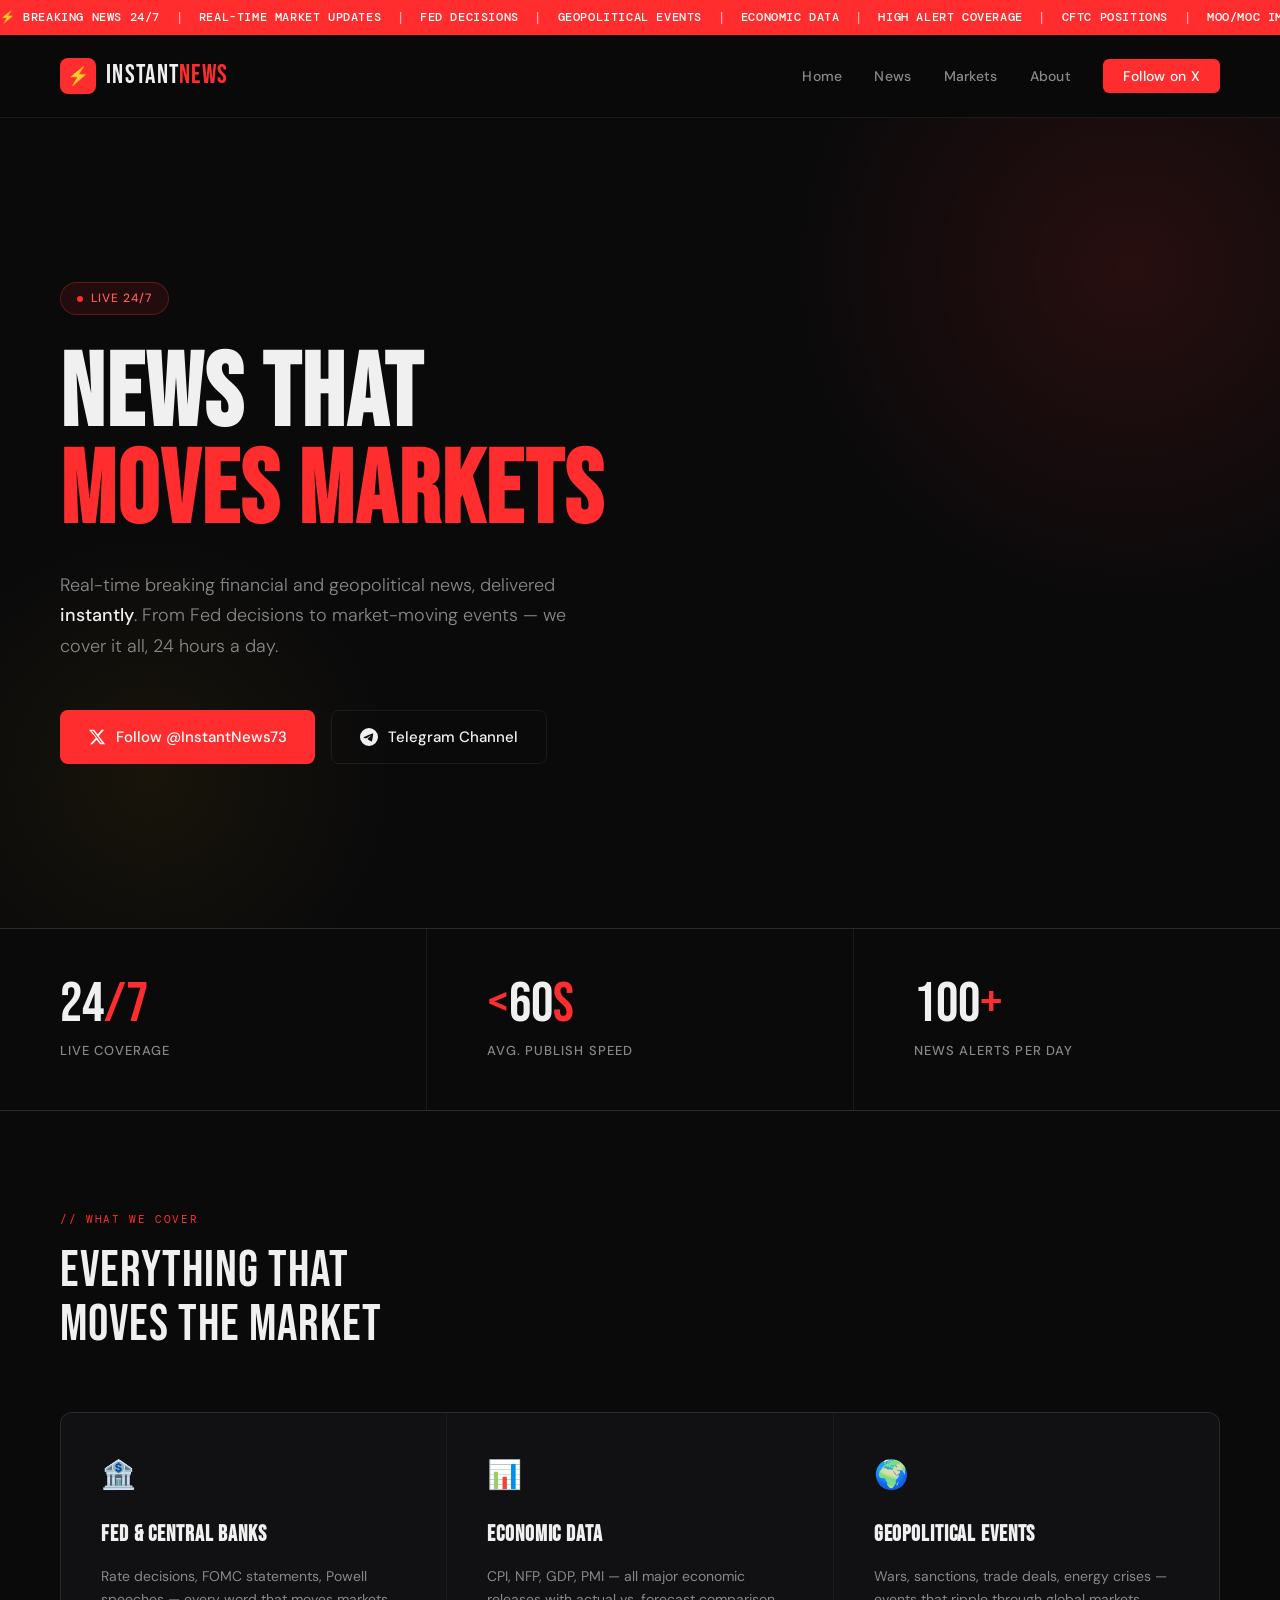
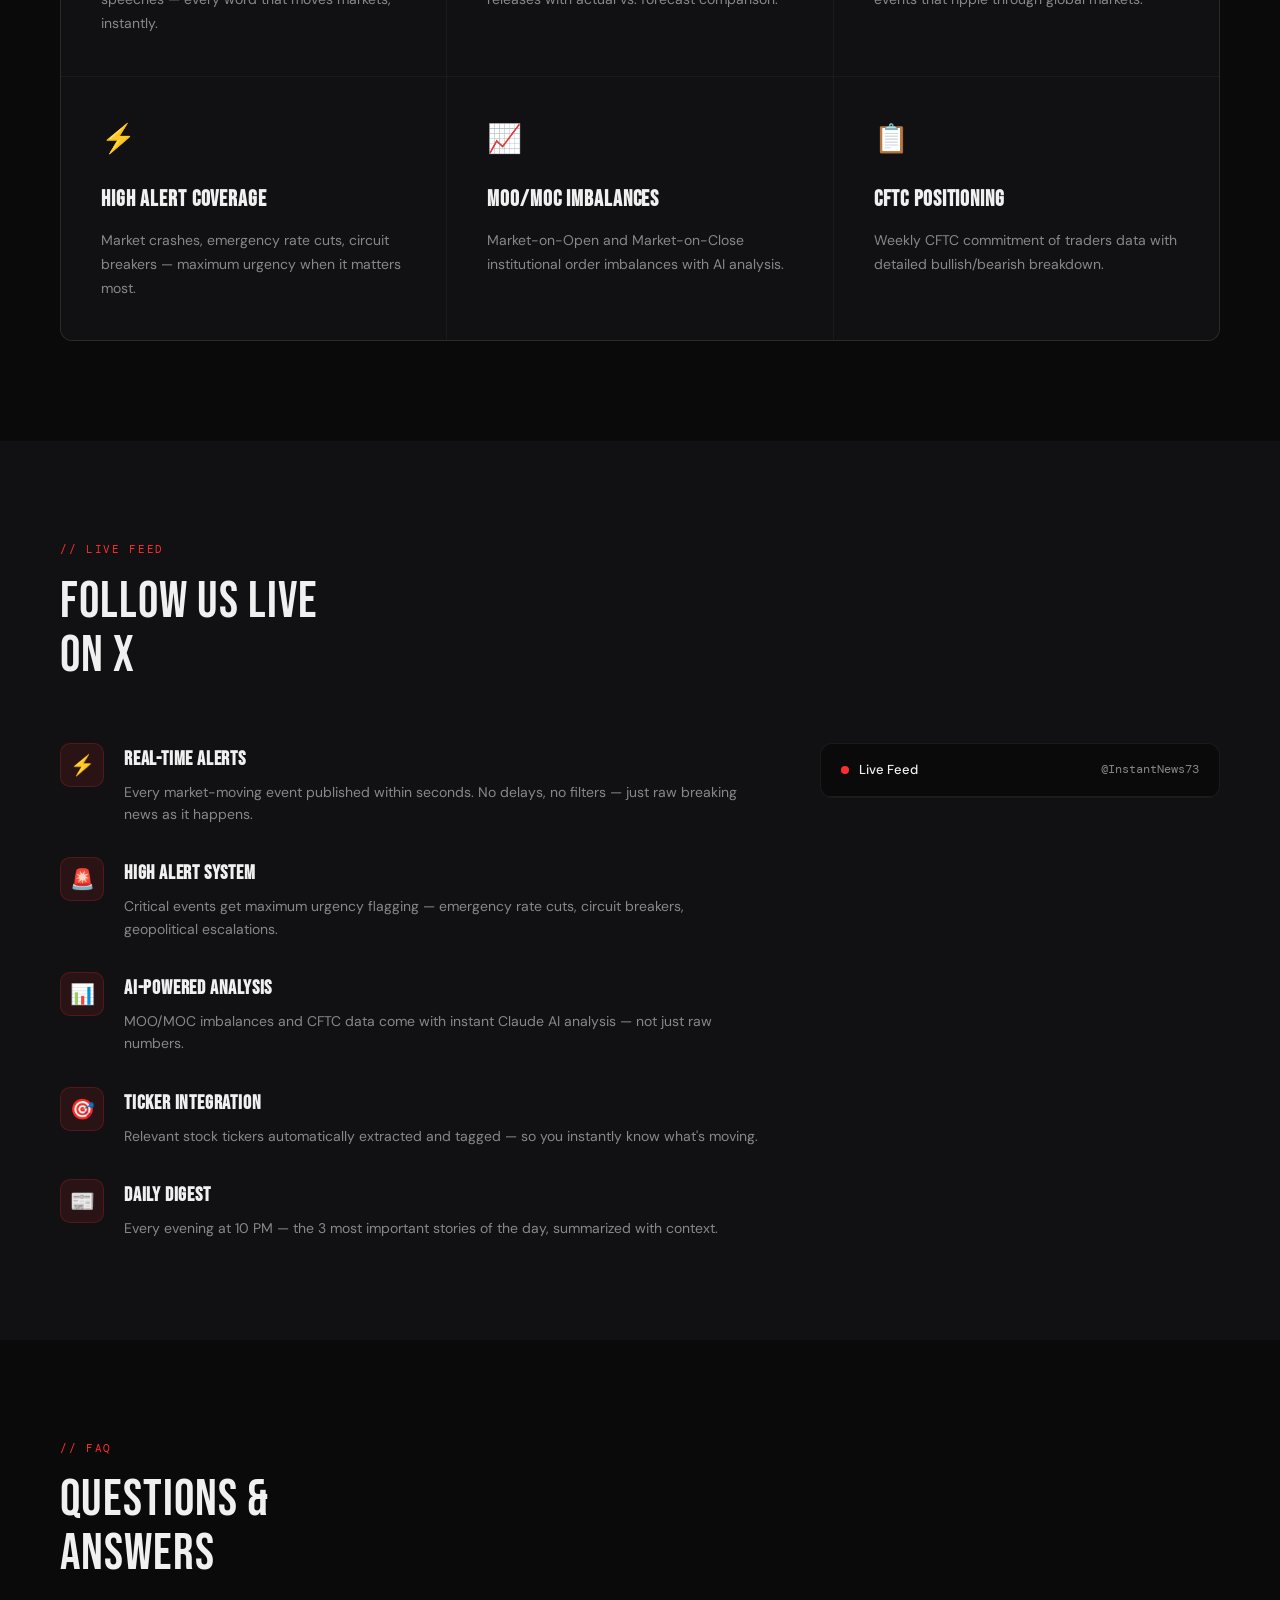
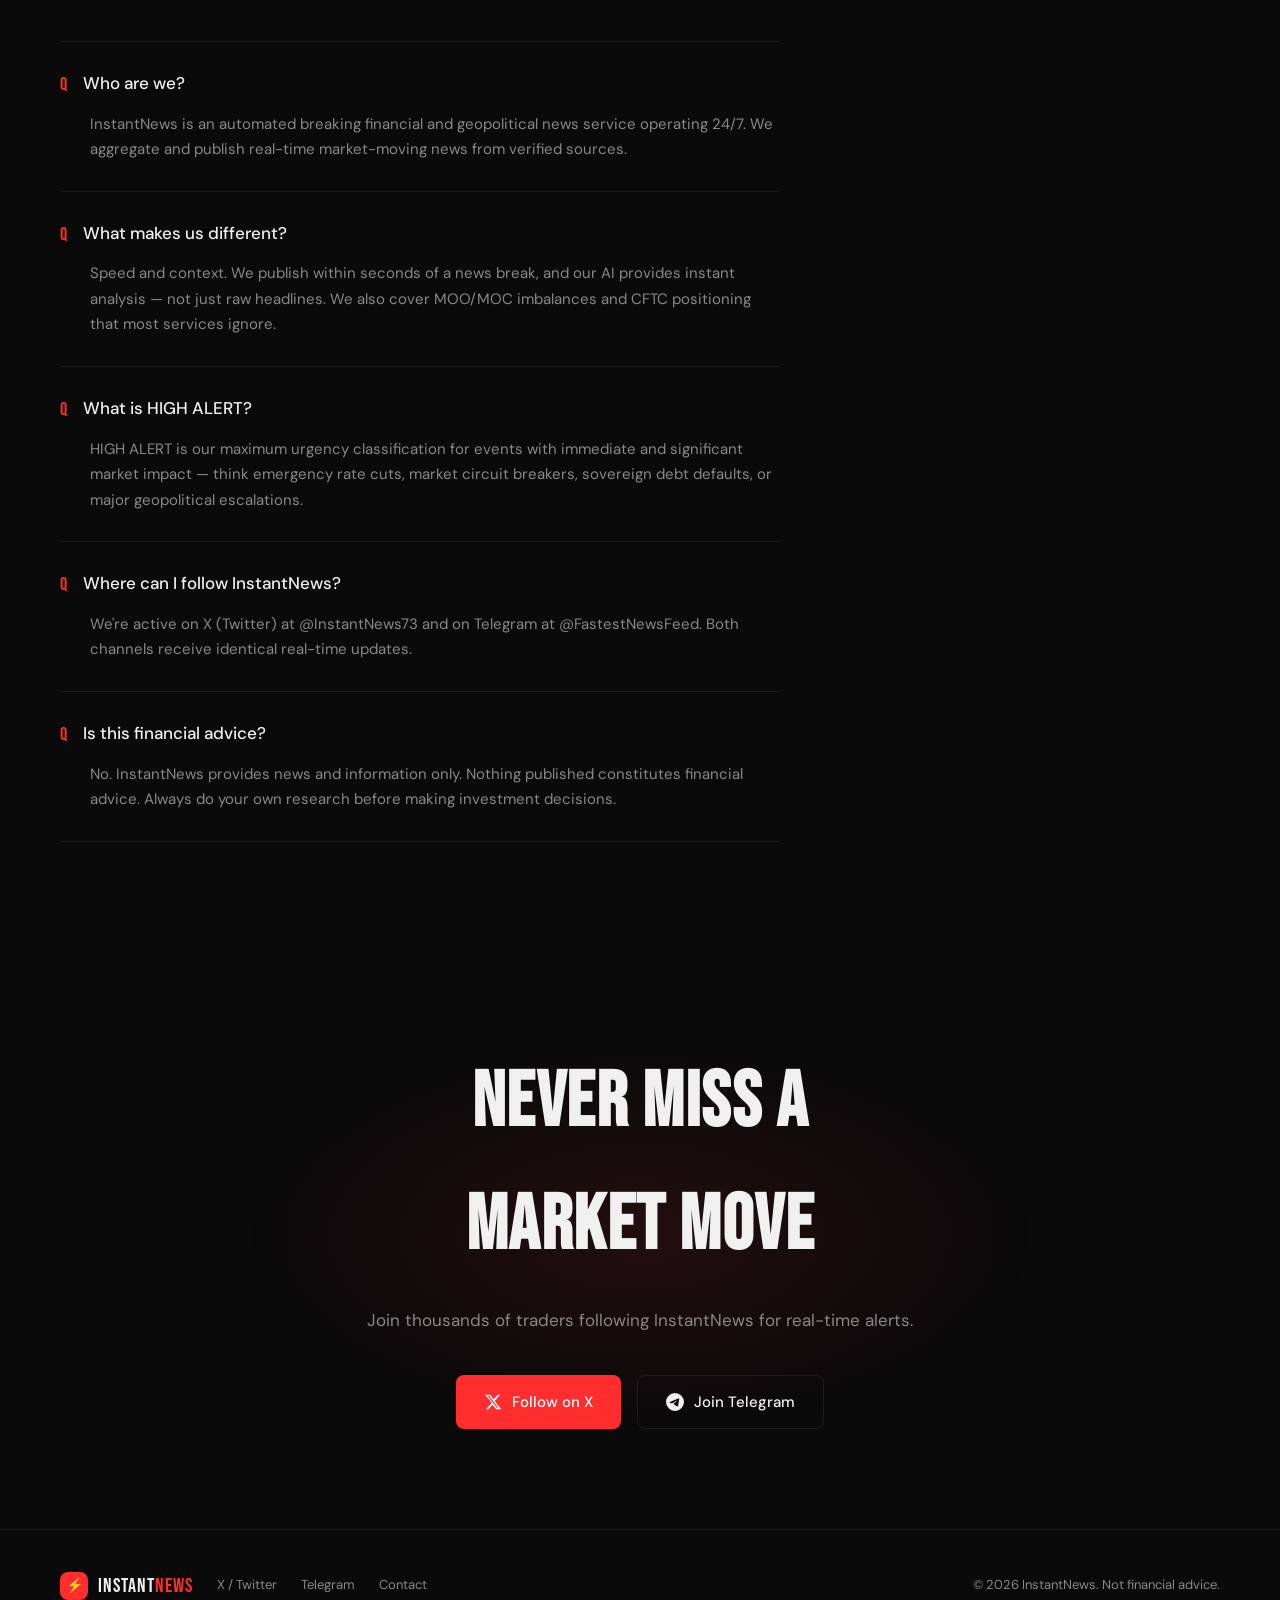
==== index.html @ f261e96d "Add files via upload" ====
<!DOCTYPE html>
<html lang="en">
<head>
  <meta charset="UTF-8">
  <meta name="viewport" content="width=device-width, initial-scale=1.0">
  <title>InstantNews — Fastest Breaking News</title>
  <meta name="description" content="Real-time breaking financial and geopolitical news, 24/7. Follow us on X and Telegram.">
  <meta property="og:title" content="InstantNews — Fastest Breaking News">
  <meta property="og:description" content="Real-time breaking financial and geopolitical news, 24/7.">
  <meta name="twitter:card" content="summary">
  <meta name="twitter:site" content="@InstantNews73">
  <link rel="preconnect" href="https://fonts.googleapis.com">
  <link href="https://fonts.googleapis.com/css2?family=Bebas+Neue&family=DM+Sans:wght@300;400;500&family=DM+Mono:wght@400;500&display=swap" rel="stylesheet">
  <style>
    *, *::before, *::after { box-sizing: border-box; margin: 0; padding: 0; }

    :root {
      --bg: #0a0a0b;
      --bg2: #111113;
      --bg3: #1a1a1e;
      --red: #ff2d2d;
      --red2: #ff5c5c;
      --amber: #ffb800;
      --white: #f0f0f0;
      --gray: #888;
      --border: rgba(255,255,255,0.07);
    }

    html { scroll-behavior: smooth; }

    body {
      background: var(--bg);
      color: var(--white);
      font-family: 'DM Sans', sans-serif;
      font-size: 16px;
      line-height: 1.6;
      overflow-x: hidden;
    }

    /* TICKER TAPE */
    .ticker-wrap {
      background: var(--red);
      padding: 8px 0;
      overflow: hidden;
      position: relative;
      z-index: 100;
    }
    .ticker-track {
      display: flex;
      gap: 60px;
      animation: ticker 30s linear infinite;
      white-space: nowrap;
    }
    .ticker-item {
      font-family: 'DM Mono', monospace;
      font-size: 12px;
      font-weight: 500;
      color: #fff;
      letter-spacing: 0.05em;
      text-transform: uppercase;
      flex-shrink: 0;
    }
    .ticker-item span { margin: 0 8px; opacity: 0.6; }
    @keyframes ticker {
      0% { transform: translateX(0); }
      100% { transform: translateX(-50%); }
    }

    /* NAV */
    nav {
      display: flex;
      align-items: center;
      justify-content: space-between;
      padding: 20px 60px;
      border-bottom: 1px solid var(--border);
      position: sticky;
      top: 0;
      background: rgba(10,10,11,0.95);
      backdrop-filter: blur(20px);
      z-index: 99;
    }
    .logo {
      display: flex;
      align-items: center;
      gap: 10px;
      text-decoration: none;
    }
    .logo-icon {
      width: 36px;
      height: 36px;
      background: var(--red);
      border-radius: 8px;
      display: flex;
      align-items: center;
      justify-content: center;
      font-size: 18px;
    }
    .logo-text {
      font-family: 'Bebas Neue', sans-serif;
      font-size: 26px;
      color: var(--white);
      letter-spacing: 0.05em;
    }
    .logo-text span { color: var(--red); }
    .nav-links {
      display: flex;
      align-items: center;
      gap: 32px;
      list-style: none;
    }
    .nav-links a {
      color: var(--gray);
      text-decoration: none;
      font-size: 14px;
      font-weight: 500;
      transition: color 0.2s;
      letter-spacing: 0.02em;
    }
    .nav-links a:hover { color: var(--white); }
    .nav-cta {
      background: var(--red);
      color: #fff !important;
      padding: 8px 20px;
      border-radius: 6px;
      transition: background 0.2s !important;
    }
    .nav-cta:hover { background: var(--red2) !important; color: #fff !important; }

    /* HERO */
    .hero {
      min-height: 90vh;
      display: flex;
      align-items: center;
      padding: 80px 60px;
      position: relative;
      overflow: hidden;
    }
    .hero::before {
      content: '';
      position: absolute;
      top: -200px;
      right: -200px;
      width: 700px;
      height: 700px;
      background: radial-gradient(circle, rgba(255,45,45,0.12) 0%, transparent 70%);
      pointer-events: none;
    }
    .hero::after {
      content: '';
      position: absolute;
      bottom: -100px;
      left: -100px;
      width: 500px;
      height: 500px;
      background: radial-gradient(circle, rgba(255,184,0,0.06) 0%, transparent 70%);
      pointer-events: none;
    }
    .hero-content {
      max-width: 720px;
      position: relative;
      z-index: 1;
    }
    .hero-badge {
      display: inline-flex;
      align-items: center;
      gap: 8px;
      background: rgba(255,45,45,0.1);
      border: 1px solid rgba(255,45,45,0.3);
      border-radius: 100px;
      padding: 6px 16px;
      font-size: 12px;
      font-weight: 500;
      color: var(--red2);
      letter-spacing: 0.08em;
      text-transform: uppercase;
      margin-bottom: 32px;
    }
    .badge-dot {
      width: 6px;
      height: 6px;
      border-radius: 50%;
      background: var(--red);
      animation: pulse 2s infinite;
    }
    @keyframes pulse {
      0%, 100% { opacity: 1; transform: scale(1); }
      50% { opacity: 0.5; transform: scale(0.8); }
    }
    .hero h1 {
      font-family: 'Bebas Neue', sans-serif;
      font-size: clamp(64px, 8vw, 110px);
      line-height: 0.95;
      letter-spacing: 0.02em;
      margin-bottom: 28px;
    }
    .hero h1 em {
      font-style: normal;
      color: var(--red);
      display: block;
    }
    .hero-desc {
      font-size: 18px;
      color: var(--gray);
      max-width: 520px;
      margin-bottom: 48px;
      line-height: 1.7;
      font-weight: 300;
    }
    .hero-desc strong { color: var(--white); font-weight: 500; }
    .hero-ctas {
      display: flex;
      gap: 16px;
      flex-wrap: wrap;
    }
    .btn {
      display: inline-flex;
      align-items: center;
      gap: 10px;
      padding: 14px 28px;
      border-radius: 8px;
      font-size: 15px;
      font-weight: 500;
      text-decoration: none;
      transition: all 0.2s;
      cursor: pointer;
    }
    .btn-primary {
      background: var(--red);
      color: #fff;
    }
    .btn-primary:hover { background: var(--red2); transform: translateY(-1px); }
    .btn-secondary {
      background: transparent;
      color: var(--white);
      border: 1px solid var(--border);
    }
    .btn-secondary:hover { border-color: rgba(255,255,255,0.2); background: var(--bg3); }
    .btn svg { width: 18px; height: 18px; }

    /* STATS */
    .stats {
      display: grid;
      grid-template-columns: repeat(3, 1fr);
      gap: 1px;
      background: var(--border);
      border-top: 1px solid var(--border);
      border-bottom: 1px solid var(--border);
    }
    .stat {
      background: var(--bg);
      padding: 48px 60px;
      position: relative;
      overflow: hidden;
    }
    .stat::before {
      content: '';
      position: absolute;
      top: 0;
      left: 0;
      right: 0;
      height: 2px;
      background: linear-gradient(90deg, var(--red), transparent);
      opacity: 0;
      transition: opacity 0.3s;
    }
    .stat:hover::before { opacity: 1; }
    .stat-number {
      font-family: 'Bebas Neue', sans-serif;
      font-size: 56px;
      line-height: 1;
      color: var(--white);
      margin-bottom: 8px;
    }
    .stat-number span { color: var(--red); }
    .stat-label {
      font-size: 13px;
      color: var(--gray);
      text-transform: uppercase;
      letter-spacing: 0.08em;
      font-weight: 500;
    }

    /* FEATURES */
    .section {
      padding: 100px 60px;
    }
    .section-label {
      font-family: 'DM Mono', monospace;
      font-size: 11px;
      color: var(--red);
      letter-spacing: 0.15em;
      text-transform: uppercase;
      margin-bottom: 16px;
    }
    .section-title {
      font-family: 'Bebas Neue', sans-serif;
      font-size: clamp(36px, 4vw, 56px);
      line-height: 1.05;
      margin-bottom: 60px;
      letter-spacing: 0.02em;
    }
    .features-grid {
      display: grid;
      grid-template-columns: repeat(3, 1fr);
      gap: 1px;
      background: var(--border);
      border: 1px solid var(--border);
      border-radius: 12px;
      overflow: hidden;
    }
    .feature {
      background: var(--bg2);
      padding: 40px;
      transition: background 0.2s;
    }
    .feature:hover { background: var(--bg3); }
    .feature-icon {
      font-size: 28px;
      margin-bottom: 20px;
    }
    .feature h3 {
      font-family: 'Bebas Neue', sans-serif;
      font-size: 22px;
      letter-spacing: 0.04em;
      margin-bottom: 12px;
      color: var(--white);
    }
    .feature p {
      font-size: 14px;
      color: var(--gray);
      line-height: 1.7;
    }

    /* FEED PREVIEW */
    .feed-section {
      padding: 100px 60px;
      background: var(--bg2);
    }
    .feed-layout {
      display: grid;
      grid-template-columns: 1fr 400px;
      gap: 60px;
      margin-top: 60px;
      align-items: start;
    }
    .feed-left { }
    .feed-points {
      display: flex;
      flex-direction: column;
      gap: 32px;
    }
    .feed-point {
      display: flex;
      gap: 20px;
      align-items: flex-start;
    }
    .feed-point-icon {
      width: 44px;
      height: 44px;
      background: rgba(255,45,45,0.1);
      border: 1px solid rgba(255,45,45,0.2);
      border-radius: 10px;
      display: flex;
      align-items: center;
      justify-content: center;
      font-size: 20px;
      flex-shrink: 0;
    }
    .feed-point-content h4 {
      font-family: 'Bebas Neue', sans-serif;
      font-size: 20px;
      letter-spacing: 0.04em;
      margin-bottom: 6px;
    }
    .feed-point-content p {
      font-size: 14px;
      color: var(--gray);
      line-height: 1.6;
    }
    .feed-right {
      position: sticky;
      top: 80px;
    }
    .feed-widget-wrap {
      border: 1px solid var(--border);
      border-radius: 12px;
      overflow: hidden;
      background: var(--bg);
    }
    .feed-widget-header {
      padding: 16px 20px;
      border-bottom: 1px solid var(--border);
      display: flex;
      align-items: center;
      gap: 10px;
    }
    .feed-widget-dot {
      width: 8px;
      height: 8px;
      border-radius: 50%;
      background: var(--red);
      animation: pulse 2s infinite;
    }
    .feed-widget-label {
      font-size: 13px;
      font-weight: 500;
      color: var(--white);
    }
    .feed-widget-handle {
      font-size: 12px;
      color: var(--gray);
      margin-left: auto;
      font-family: 'DM Mono', monospace;
    }
    @media (max-width: 900px) {
      .feed-layout { grid-template-columns: 1fr; }
      .feed-right { position: static; }
    }

    /* FAQ */
    .faq-list {
      max-width: 720px;
      margin-top: 60px;
    }
    .faq-item {
      border-bottom: 1px solid var(--border);
      padding: 28px 0;
    }
    .faq-item:first-child { border-top: 1px solid var(--border); }
    .faq-q {
      font-size: 17px;
      font-weight: 500;
      color: var(--white);
      margin-bottom: 12px;
      display: flex;
      align-items: flex-start;
      gap: 16px;
    }
    .faq-q::before {
      content: 'Q';
      font-family: 'Bebas Neue', sans-serif;
      font-size: 18px;
      color: var(--red);
      flex-shrink: 0;
      margin-top: 1px;
    }
    .faq-a {
      font-size: 15px;
      color: var(--gray);
      line-height: 1.7;
      padding-left: 30px;
    }

    /* CTA */
    .cta-section {
      padding: 100px 60px;
      text-align: center;
      position: relative;
      overflow: hidden;
    }
    .cta-section::before {
      content: '';
      position: absolute;
      top: 50%;
      left: 50%;
      transform: translate(-50%, -50%);
      width: 800px;
      height: 400px;
      background: radial-gradient(ellipse, rgba(255,45,45,0.1) 0%, transparent 70%);
      pointer-events: none;
    }
    .cta-section h2 {
      font-family: 'Bebas Neue', sans-serif;
      font-size: clamp(48px, 6vw, 80px);
      letter-spacing: 0.02em;
      margin-bottom: 20px;
      position: relative;
    }
    .cta-section p {
      font-size: 17px;
      color: var(--gray);
      margin-bottom: 40px;
      position: relative;
    }
    .cta-buttons {
      display: flex;
      gap: 16px;
      justify-content: center;
      position: relative;
    }

    /* FOOTER */
    footer {
      border-top: 1px solid var(--border);
      padding: 40px 60px;
      display: flex;
      align-items: center;
      justify-content: space-between;
      flex-wrap: gap;
    }
    .footer-left {
      display: flex;
      align-items: center;
      gap: 24px;
    }
    .footer-links {
      display: flex;
      gap: 24px;
    }
    .footer-links a {
      font-size: 13px;
      color: var(--gray);
      text-decoration: none;
      transition: color 0.2s;
    }
    .footer-links a:hover { color: var(--white); }
    .footer-copy {
      font-size: 13px;
      color: var(--gray);
    }

    /* RESPONSIVE */
    @media (max-width: 900px) {
      nav { padding: 16px 24px; }
      .nav-links { display: none; }
      .hero { padding: 60px 24px; }
      .stats { grid-template-columns: 1fr; }
      .stat { padding: 32px 24px; }
      .section { padding: 60px 24px; }
      .features-grid { grid-template-columns: 1fr; }
      .feed-section { padding: 60px 24px; }
      .feed-grid { grid-template-columns: 1fr; }
      .cta-section { padding: 60px 24px; }
      .cta-buttons { flex-direction: column; align-items: center; }
      footer { padding: 32px 24px; flex-direction: column; gap: 16px; text-align: center; }
    }

    /* ANIMATIONS */
    .fade-in {
      opacity: 0;
      transform: translateY(20px);
      animation: fadeIn 0.6s ease forwards;
    }
    .fade-in:nth-child(1) { animation-delay: 0.1s; }
    .fade-in:nth-child(2) { animation-delay: 0.2s; }
    .fade-in:nth-child(3) { animation-delay: 0.3s; }
    @keyframes fadeIn {
      to { opacity: 1; transform: translateY(0); }
    }
  </style>
</head>
<body>

  <!-- TICKER -->
  <div class="ticker-wrap">
    <div class="ticker-track">
      <div class="ticker-item">⚡ Breaking News 24/7 <span>|</span> Real-time Market Updates <span>|</span> Fed Decisions <span>|</span> Geopolitical Events <span>|</span> Economic Data <span>|</span> HIGH ALERT Coverage <span>|</span> CFTC Positions <span>|</span> MOO/MOC Imbalances <span>|</span> Follow @InstantNews73</div>
      <div class="ticker-item">⚡ Breaking News 24/7 <span>|</span> Real-time Market Updates <span>|</span> Fed Decisions <span>|</span> Geopolitical Events <span>|</span> Economic Data <span>|</span> HIGH ALERT Coverage <span>|</span> CFTC Positions <span>|</span> MOO/MOC Imbalances <span>|</span> Follow @InstantNews73</div>
    </div>
  </div>

  <!-- NAV -->
  <nav>
    <a href="/" class="logo">
      <div class="logo-icon">⚡</div>
      <div class="logo-text">Instant<span>News</span></div>
    </a>
    <ul class="nav-links">
      <li><a href="index.html" class="active">Home</a></li>
      <li><a href="news-demo.html">News</a></li>
      <li><a href="moo-moc-demo.html">Markets</a></li>
      <li><a href="#faq">About</a></li>
      <li><a href="https://x.com/InstantNews73" target="_blank" class="nav-cta">Follow on X</a></li>
    </ul>
  </nav>

  <!-- HERO -->
  <section class="hero">
    <div class="hero-content">
      <div class="hero-badge fade-in">
        <div class="badge-dot"></div>
        Live 24/7
      </div>
      <h1 class="fade-in">
        News That
        <em>Moves Markets</em>
      </h1>
      <p class="hero-desc fade-in">
        Real-time breaking financial and geopolitical news, delivered <strong>instantly</strong>. From Fed decisions to market-moving events — we cover it all, 24 hours a day.
      </p>
      <div class="hero-ctas fade-in">
        <a href="https://x.com/InstantNews73" target="_blank" class="btn btn-primary">
          <svg viewBox="0 0 24 24" fill="currentColor"><path d="M18.244 2.25h3.308l-7.227 8.26 8.502 11.24H16.17l-4.714-6.231-5.401 6.231H2.748l7.73-8.835L1.254 2.25H8.08l4.713 6.231zm-1.161 17.52h1.833L7.084 4.126H5.117z"/></svg>
          Follow @InstantNews73
        </a>
        <a href="https://t.me/FastestNewsFeed" target="_blank" class="btn btn-secondary">
          <svg viewBox="0 0 24 24" fill="currentColor"><path d="M11.944 0A12 12 0 0 0 0 12a12 12 0 0 0 12 12 12 12 0 0 0 12-12A12 12 0 0 0 12 0a12 12 0 0 0-.056 0zm4.962 7.224c.1-.002.321.023.465.14a.506.506 0 0 1 .171.325c.016.093.036.306.02.472-.18 1.898-.96 6.502-1.36 8.627-.168.9-.499 1.201-.82 1.23-.696.065-1.225-.46-1.9-.902-1.056-.693-1.653-1.124-2.678-1.8-1.185-.78-.417-1.21.258-1.91.177-.184 3.247-2.977 3.307-3.23.007-.032.014-.15-.056-.212s-.174-.041-.249-.024c-.106.024-1.793 1.14-5.061 3.345-.48.33-.913.49-1.302.48-.428-.008-1.252-.241-1.865-.44-.752-.245-1.349-.374-1.297-.789.027-.216.325-.437.893-.663 3.498-1.524 5.83-2.529 6.998-3.014 3.332-1.386 4.025-1.627 4.476-1.635z"/></svg>
          Telegram Channel
        </a>
      </div>
    </div>
  </section>

  <!-- STATS -->
  <div class="stats">
    <div class="stat">
      <div class="stat-number">24<span>/7</span></div>
      <div class="stat-label">Live Coverage</div>
    </div>
    <div class="stat">
      <div class="stat-number"><span>&lt;</span>60<span>s</span></div>
      <div class="stat-label">Avg. publish speed</div>
    </div>
    <div class="stat">
      <div class="stat-number">100<span>+</span></div>
      <div class="stat-label">News alerts per day</div>
    </div>
  </div>

  <!-- FEATURES -->
  <section class="section" id="about">
    <div class="section-label">// What we cover</div>
    <div class="section-title">Everything That<br>Moves the Market</div>
    <div class="features-grid">
      <div class="feature">
        <div class="feature-icon">🏦</div>
        <h3>Fed & Central Banks</h3>
        <p>Rate decisions, FOMC statements, Powell speeches — every word that moves markets, instantly.</p>
      </div>
      <div class="feature">
        <div class="feature-icon">📊</div>
        <h3>Economic Data</h3>
        <p>CPI, NFP, GDP, PMI — all major economic releases with actual vs. forecast comparison.</p>
      </div>
      <div class="feature">
        <div class="feature-icon">🌍</div>
        <h3>Geopolitical Events</h3>
        <p>Wars, sanctions, trade deals, energy crises — events that ripple through global markets.</p>
      </div>
      <div class="feature">
        <div class="feature-icon">⚡</div>
        <h3>HIGH ALERT Coverage</h3>
        <p>Market crashes, emergency rate cuts, circuit breakers — maximum urgency when it matters most.</p>
      </div>
      <div class="feature">
        <div class="feature-icon">📈</div>
        <h3>MOO/MOC Imbalances</h3>
        <p>Market-on-Open and Market-on-Close institutional order imbalances with AI analysis.</p>
      </div>
      <div class="feature">
        <div class="feature-icon">📋</div>
        <h3>CFTC Positioning</h3>
        <p>Weekly CFTC commitment of traders data with detailed bullish/bearish breakdown.</p>
      </div>
    </div>
  </section>

  <!-- FEED PREVIEW -->
  <section class="feed-section" id="coverage">
    <div class="section-label">// Live feed</div>
    <div class="section-title">Follow Us Live<br>on X</div>
    <div class="feed-layout">
      <div class="feed-left">
        <div class="feed-points">
          <div class="feed-point">
            <div class="feed-point-icon">⚡</div>
            <div class="feed-point-content">
              <h4>Real-time alerts</h4>
              <p>Every market-moving event published within seconds. No delays, no filters — just raw breaking news as it happens.</p>
            </div>
          </div>
          <div class="feed-point">
            <div class="feed-point-icon">🚨</div>
            <div class="feed-point-content">
              <h4>HIGH ALERT system</h4>
              <p>Critical events get maximum urgency flagging — emergency rate cuts, circuit breakers, geopolitical escalations.</p>
            </div>
          </div>
          <div class="feed-point">
            <div class="feed-point-icon">📊</div>
            <div class="feed-point-content">
              <h4>AI-powered analysis</h4>
              <p>MOO/MOC imbalances and CFTC data come with instant Claude AI analysis — not just raw numbers.</p>
            </div>
          </div>
          <div class="feed-point">
            <div class="feed-point-icon">🎯</div>
            <div class="feed-point-content">
              <h4>Ticker integration</h4>
              <p>Relevant stock tickers automatically extracted and tagged — so you instantly know what's moving.</p>
            </div>
          </div>
          <div class="feed-point">
            <div class="feed-point-icon">📰</div>
            <div class="feed-point-content">
              <h4>Daily digest</h4>
              <p>Every evening at 10 PM — the 3 most important stories of the day, summarized with context.</p>
            </div>
          </div>
        </div>
      </div>
      <div class="feed-right">
        <div class="feed-widget-wrap">
          <div class="feed-widget-header">
            <div class="feed-widget-dot"></div>
            <div class="feed-widget-label">Live Feed</div>
            <div class="feed-widget-handle">@InstantNews73</div>
          </div>
          <a class="twitter-timeline"
             data-theme="dark"
             data-height="600"
             data-chrome="noheader nofooter noborders transparent"
             data-tweet-limit="5"
             href="https://twitter.com/InstantNews73">
          </a>
          <script async src="https://platform.twitter.com/widgets.js" charset="utf-8"></script>
        </div>
      </div>
    </div>
  </section>

  <!-- FAQ -->
  <section class="section" id="faq">
    <div class="section-label">// FAQ</div>
    <div class="section-title">Questions &<br>Answers</div>
    <div class="faq-list">
      <div class="faq-item">
        <div class="faq-q">Who are we?</div>
        <div class="faq-a">InstantNews is an automated breaking financial and geopolitical news service operating 24/7. We aggregate and publish real-time market-moving news from verified sources.</div>
      </div>
      <div class="faq-item">
        <div class="faq-q">What makes us different?</div>
        <div class="faq-a">Speed and context. We publish within seconds of a news break, and our AI provides instant analysis — not just raw headlines. We also cover MOO/MOC imbalances and CFTC positioning that most services ignore.</div>
      </div>
      <div class="faq-item">
        <div class="faq-q">What is HIGH ALERT?</div>
        <div class="faq-a">HIGH ALERT is our maximum urgency classification for events with immediate and significant market impact — think emergency rate cuts, market circuit breakers, sovereign debt defaults, or major geopolitical escalations.</div>
      </div>
      <div class="faq-item">
        <div class="faq-q">Where can I follow InstantNews?</div>
        <div class="faq-a">We're active on X (Twitter) at @InstantNews73 and on Telegram at @FastestNewsFeed. Both channels receive identical real-time updates.</div>
      </div>
      <div class="faq-item">
        <div class="faq-q">Is this financial advice?</div>
        <div class="faq-a">No. InstantNews provides news and information only. Nothing published constitutes financial advice. Always do your own research before making investment decisions.</div>
      </div>
    </div>
  </section>

  <!-- CTA -->
  <section class="cta-section">
    <h2>Never Miss a<br>Market Move</h2>
    <p>Join thousands of traders following InstantNews for real-time alerts.</p>
    <div class="cta-buttons">
      <a href="https://x.com/InstantNews73" target="_blank" class="btn btn-primary">
        <svg viewBox="0 0 24 24" fill="currentColor" style="width:18px;height:18px"><path d="M18.244 2.25h3.308l-7.227 8.26 8.502 11.24H16.17l-4.714-6.231-5.401 6.231H2.748l7.73-8.835L1.254 2.25H8.08l4.713 6.231zm-1.161 17.52h1.833L7.084 4.126H5.117z"/></svg>
        Follow on X
      </a>
      <a href="https://t.me/FastestNewsFeed" target="_blank" class="btn btn-secondary">
        <svg viewBox="0 0 24 24" fill="currentColor" style="width:18px;height:18px"><path d="M11.944 0A12 12 0 0 0 0 12a12 12 0 0 0 12 12 12 12 0 0 0 12-12A12 12 0 0 0 12 0a12 12 0 0 0-.056 0zm4.962 7.224c.1-.002.321.023.465.14a.506.506 0 0 1 .171.325c.016.093.036.306.02.472-.18 1.898-.96 6.502-1.36 8.627-.168.9-.499 1.201-.82 1.23-.696.065-1.225-.46-1.9-.902-1.056-.693-1.653-1.124-2.678-1.8-1.185-.78-.417-1.21.258-1.91.177-.184 3.247-2.977 3.307-3.23.007-.032.014-.15-.056-.212s-.174-.041-.249-.024c-.106.024-1.793 1.14-5.061 3.345-.48.33-.913.49-1.302.48-.428-.008-1.252-.241-1.865-.44-.752-.245-1.349-.374-1.297-.789.027-.216.325-.437.893-.663 3.498-1.524 5.83-2.529 6.998-3.014 3.332-1.386 4.025-1.627 4.476-1.635z"/></svg>
        Join Telegram
      </a>
    </div>
  </section>

  <!-- FOOTER -->
  <footer>
    <div class="footer-left">
      <a href="/" class="logo">
        <div class="logo-icon" style="width:28px;height:28px;font-size:14px">⚡</div>
        <div class="logo-text" style="font-size:20px">Instant<span>News</span></div>
      </a>
      <div class="footer-links">
        <a href="https://x.com/InstantNews73" target="_blank">X / Twitter</a>
        <a href="https://t.me/FastestNewsFeed" target="_blank">Telegram</a>
        <a href="mailto:contact@instantnews73.com">Contact</a>
      </div>
    </div>
    <div class="footer-copy">© 2026 InstantNews. Not financial advice.</div>
  </footer>

</body>
</html>
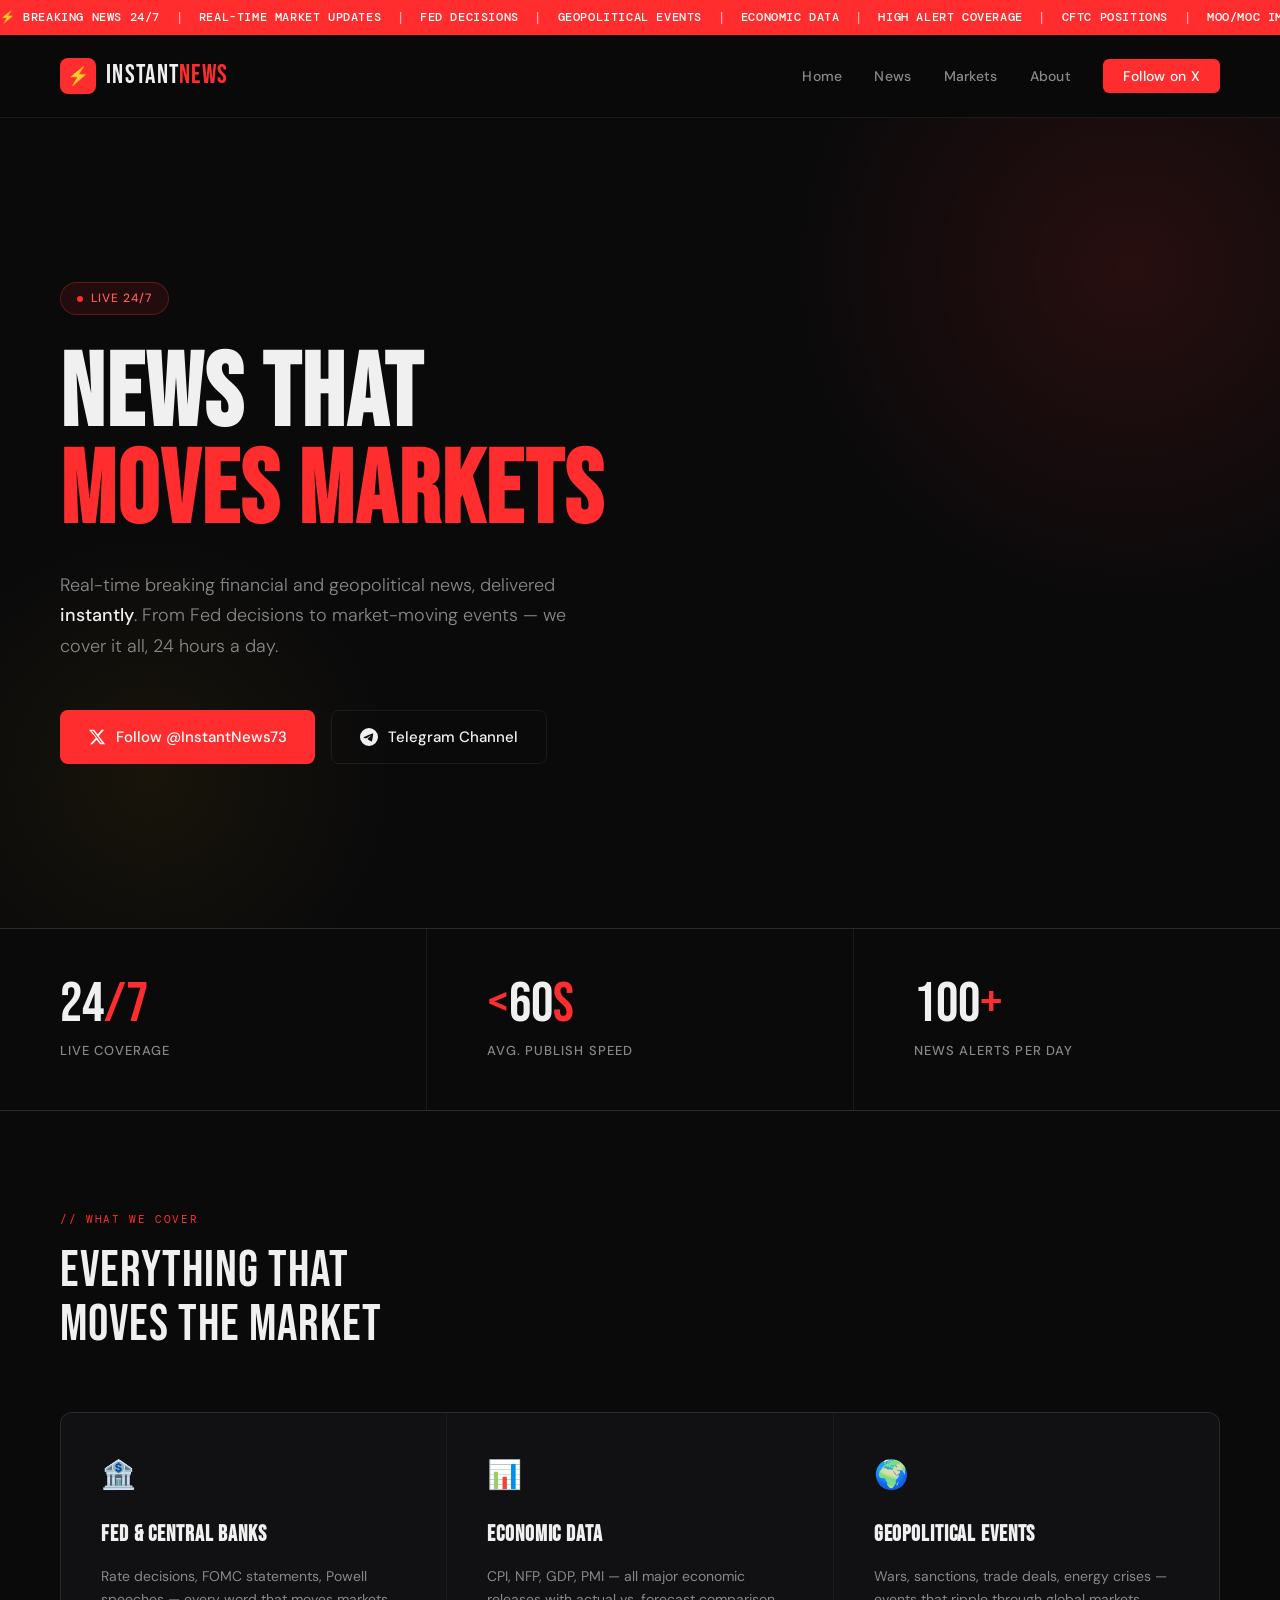
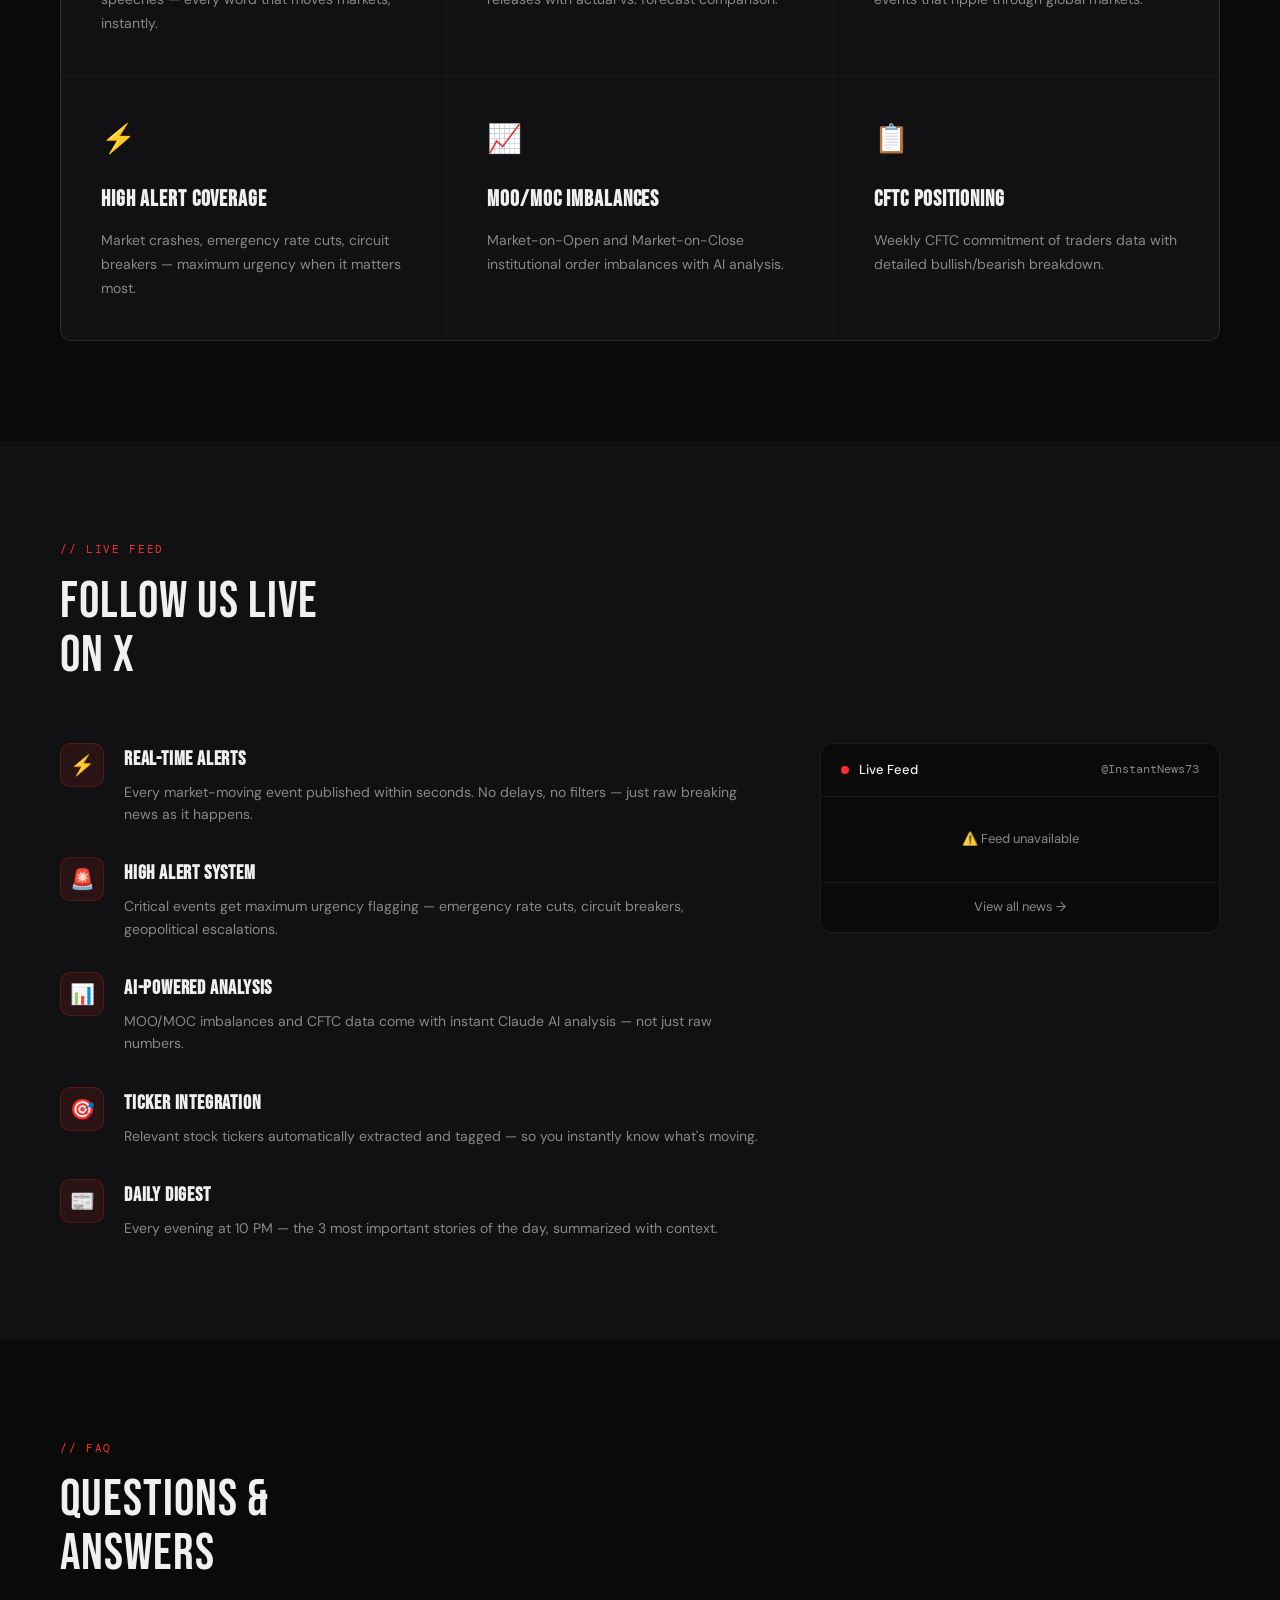
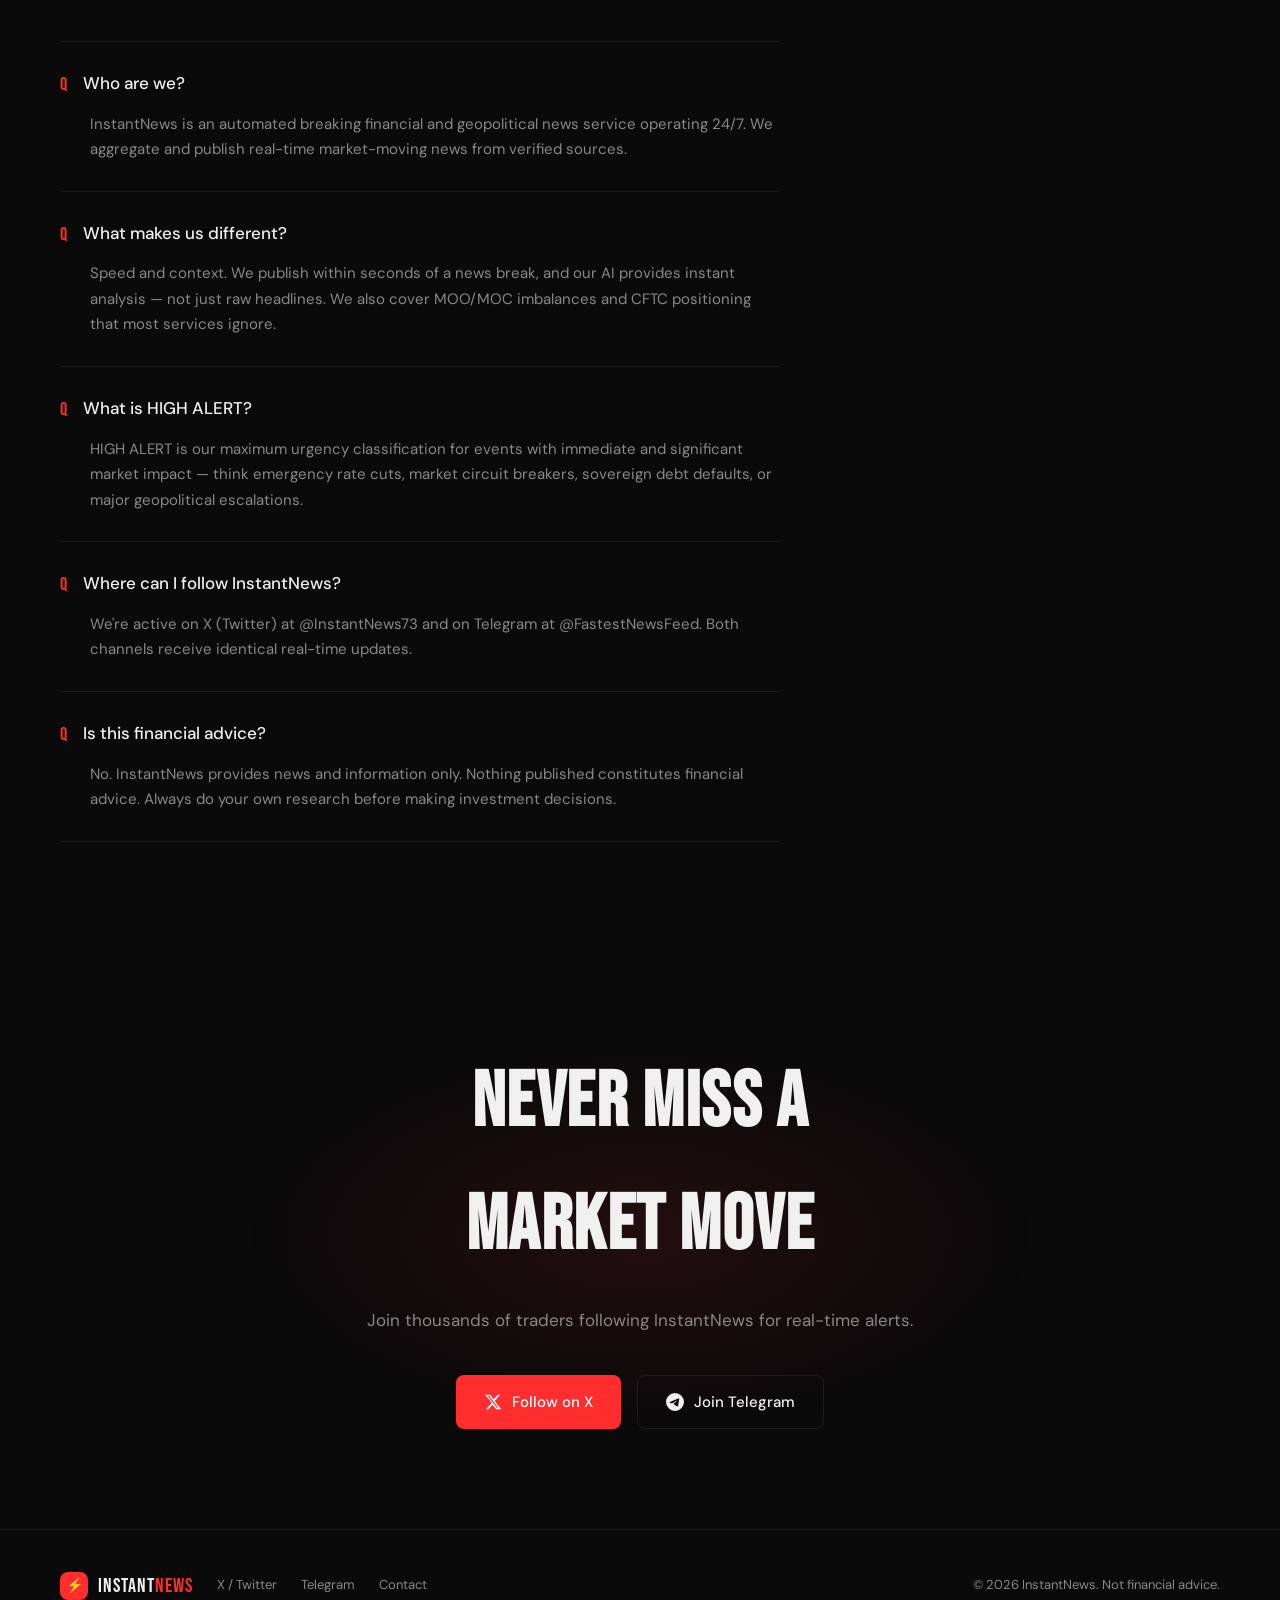
==== commit 8ea5d6dd: "Update index.html" ====
--- a/index.html
+++ b/index.html
@@ -496,7 +496,8 @@
       display: flex;
       align-items: center;
       justify-content: space-between;
-      flex-wrap: gap;
+      flex-wrap: wrap;
+      gap: 20px;
     }
     .footer-left {
       display: flex;
@@ -519,20 +520,124 @@
       color: var(--gray);
     }
 
-    /* RESPONSIVE */
+    /* HAMBURGER */
+    .hamburger {
+      display: none;
+      flex-direction: column;
+      gap: 5px;
+      cursor: pointer;
+      padding: 4px;
+    }
+    .hamburger span {
+      width: 24px; height: 2px;
+      background: var(--white);
+      border-radius: 2px;
+      transition: all 0.3s;
+    }
+    .mobile-menu {
+      display: none;
+      position: fixed;
+      top: 0; left: 0; right: 0; bottom: 0;
+      background: rgba(10,10,11,0.98);
+      z-index: 200;
+      flex-direction: column;
+      align-items: center;
+      justify-content: center;
+      gap: 32px;
+    }
+    .mobile-menu.open { display: flex; }
+    .mobile-menu a {
+      color: var(--white); text-decoration: none;
+      font-family: 'Bebas Neue', sans-serif;
+      font-size: 36px; letter-spacing: 0.05em;
+      transition: color 0.2s;
+    }
+    .mobile-menu a:hover { color: var(--red); }
+    .mobile-menu-close {
+      position: absolute; top: 24px; right: 24px;
+      font-size: 32px; color: var(--white);
+      cursor: pointer; background: none; border: none;
+    }
+    .mobile-cta {
+      background: var(--red) !important;
+      color: #fff !important;
+      padding: 14px 32px !important;
+      border-radius: 8px !important;
+      font-size: 20px !important;
+    }
+
+    /* RESPONSIVE — tablet */
     @media (max-width: 900px) {
-      nav { padding: 16px 24px; }
+      nav { padding: 16px 20px; }
       .nav-links { display: none; }
-      .hero { padding: 60px 24px; }
-      .stats { grid-template-columns: 1fr; }
-      .stat { padding: 32px 24px; }
-      .section { padding: 60px 24px; }
+      .hamburger { display: flex; }
+
+      .hero { padding: 48px 20px 60px; min-height: 70vh; }
+      .hero h1 { font-size: clamp(52px, 13vw, 80px); }
+      .hero-desc { font-size: 16px; margin-bottom: 36px; }
+      .hero-ctas { flex-direction: column; gap: 12px; }
+      .hero-ctas .btn { width: 100%; justify-content: center; }
+
+      .stats { grid-template-columns: 1fr 1fr; }
+      .stat { padding: 28px 20px; }
+      .stat-number { font-size: 40px; }
+
+      .section { padding: 56px 20px; }
+      .section-title { margin-bottom: 36px; }
       .features-grid { grid-template-columns: 1fr; }
-      .feed-section { padding: 60px 24px; }
-      .feed-grid { grid-template-columns: 1fr; }
-      .cta-section { padding: 60px 24px; }
-      .cta-buttons { flex-direction: column; align-items: center; }
-      footer { padding: 32px 24px; flex-direction: column; gap: 16px; text-align: center; }
+      .feature { padding: 28px 24px; }
+
+      .feed-section { padding: 56px 20px; }
+      .feed-layout { grid-template-columns: 1fr; gap: 40px; margin-top: 36px; }
+      .feed-right { position: static; }
+      .feed-widget-wrap { max-width: 100%; overflow: hidden; }
+
+      .cta-section { padding: 56px 20px; }
+      .cta-buttons { flex-direction: column; align-items: stretch; gap: 12px; }
+      .cta-buttons .btn { width: 100%; justify-content: center; }
+
+      footer { padding: 28px 20px; flex-direction: column; gap: 16px; text-align: center; }
+      .footer-left { flex-direction: column; align-items: center; gap: 16px; }
+      .footer-links { flex-wrap: wrap; justify-content: center; gap: 16px; }
+
+      .faq-list { margin-top: 36px; }
+      .faq-item { padding: 22px 0; }
+    }
+
+    /* RESPONSIVE — mobile */
+    @media (max-width: 480px) {
+      .ticker-item { font-size: 11px; }
+
+      .hero { padding: 36px 16px 48px; min-height: auto; }
+      .hero h1 { font-size: clamp(48px, 14vw, 64px); line-height: 0.95; }
+      .hero-badge { font-size: 11px; padding: 5px 12px; margin-bottom: 24px; }
+      .hero-desc { font-size: 15px; margin-bottom: 28px; }
+
+      .stats { grid-template-columns: 1fr; border-left: none; border-right: none; }
+      .stat { padding: 24px 16px; }
+      .stat-number { font-size: 52px; }
+      .stat-label { font-size: 12px; }
+
+      .section { padding: 48px 16px; }
+      .feature { padding: 24px 20px; }
+      .feature-icon { font-size: 24px; margin-bottom: 14px; }
+      .feature h3 { font-size: 20px; }
+
+      .feed-section { padding: 48px 16px; }
+      .feed-points { gap: 24px; }
+      .feed-point-icon { width: 38px; height: 38px; font-size: 18px; }
+      .feed-point-content h4 { font-size: 18px; }
+
+      .cta-section { padding: 48px 16px; }
+      .cta-section p { font-size: 15px; }
+
+      .faq-q { font-size: 15px; }
+      .faq-a { font-size: 14px; padding-left: 26px; }
+
+      footer { padding: 24px 16px; }
+      .footer-links { gap: 12px; }
+
+      .mobile-menu a { font-size: 30px; }
     }
 
     /* ANIMATIONS */
@@ -557,6 +662,16 @@
       <div class="ticker-item">⚡ Breaking News 24/7 <span>|</span> Real-time Market Updates <span>|</span> Fed Decisions <span>|</span> Geopolitical Events <span>|</span> Economic Data <span>|</span> HIGH ALERT Coverage <span>|</span> CFTC Positions <span>|</span> MOO/MOC Imbalances <span>|</span> Follow @InstantNews73</div>
       <div class="ticker-item">⚡ Breaking News 24/7 <span>|</span> Real-time Market Updates <span>|</span> Fed Decisions <span>|</span> Geopolitical Events <span>|</span> Economic Data <span>|</span> HIGH ALERT Coverage <span>|</span> CFTC Positions <span>|</span> MOO/MOC Imbalances <span>|</span> Follow @InstantNews73</div>
     </div>
+  </div>
+
+  <!-- MOBILE MENU -->
+  <div class="mobile-menu" id="mobileMenu">
+    <button class="mobile-menu-close" onclick="document.getElementById('mobileMenu').classList.remove('open')">✕</button>
+    <a href="index.html" onclick="document.getElementById('mobileMenu').classList.remove('open')">Home</a>
+    <a href="news-demo.html" onclick="document.getElementById('mobileMenu').classList.remove('open')">News</a>
+    <a href="moo-moc-demo.html" onclick="document.getElementById('mobileMenu').classList.remove('open')">Markets</a>
+    <a href="#faq" onclick="document.getElementById('mobileMenu').classList.remove('open')">About</a>
+    <a href="https://x.com/InstantNews73" target="_blank" class="mobile-cta">Follow on X</a>
   </div>
 
   <!-- NAV -->
@@ -572,6 +687,9 @@
       <li><a href="#faq">About</a></li>
       <li><a href="https://x.com/InstantNews73" target="_blank" class="nav-cta">Follow on X</a></li>
     </ul>
+    <div class="hamburger" onclick="document.getElementById('mobileMenu').classList.add('open')">
+      <span></span><span></span><span></span>
+    </div>
   </nav>
 
   <!-- HERO -->
@@ -706,18 +824,59 @@
             <div class="feed-widget-label">Live Feed</div>
             <div class="feed-widget-handle">@InstantNews73</div>
           </div>
-          <a class="twitter-timeline"
-             data-theme="dark"
-             data-height="600"
-             data-chrome="noheader nofooter noborders transparent"
-             data-tweet-limit="5"
-             href="https://twitter.com/InstantNews73">
-          </a>
-          <script async src="https://platform.twitter.com/widgets.js" charset="utf-8"></script>
+          <div id="live-feed" style="padding: 8px 0;">
+            <div style="padding: 24px 20px; color: var(--gray); font-size: 13px; text-align:center;">Loading...</div>
+          </div>
+          <a href="news-demo.html" style="display:block; text-align:center; padding: 14px; border-top: 1px solid var(--border); font-size: 13px; color: var(--gray); text-decoration:none; transition: color 0.2s;" onmouseover="this.style.color='var(--white)'" onmouseout="this.style.color='var(--gray)'">View all news →</a>
         </div>
       </div>
     </div>
   </section>
+
+  <script>
+    const FEED_API = 'https://instantnews-api-production.up.railway.app/api/news?limit=6';
+
+    function feedFormatTime(iso) {
+      const d = new Date(iso);
+      const now = new Date();
+      const diffMs = now - d;
+      const diffMin = Math.floor(diffMs / 60000);
+      if (diffMin < 1) return 'just now';
+      if (diffMin < 60) return `${diffMin}m ago`;
+      const diffH = Math.floor(diffMin / 60);
+      if (diffH < 24) return `${diffH}h ago`;
+      const months = ['Jan','Feb','Mar','Apr','May','Jun','Jul','Aug','Sep','Oct','Nov','Dec'];
+      return `${months[d.getMonth()]} ${d.getDate()}`;
+    }
+
+    async function loadFeed() {
+      try {
+        const res = await fetch(FEED_API);
+        const json = await res.json();
+        const news = json.data || [];
+        const feed = document.getElementById('live-feed');
+        if (!news.length) {
+          feed.innerHTML = '<div style="padding:24px 20px;color:var(--gray);font-size:13px;text-align:center;">No news yet.</div>';
+          return;
+        }
+        feed.innerHTML = news.map(item => `
+          <div style="padding: 14px 20px; border-bottom: 1px solid var(--border); transition: background 0.2s;" onmouseover="this.style.background='var(--bg3)'" onmouseout="this.style.background='transparent'">
+            ${item.high_alert ? '<div style="font-family:\'DM Mono\',monospace;font-size:10px;color:var(--red);letter-spacing:0.1em;text-transform:uppercase;margin-bottom:5px;">🚨 HIGH ALERT</div>' : ''}
+            <div style="font-size:13px;font-weight:500;line-height:1.4;color:var(--white);margin-bottom:6px;">${item.headline}</div>
+            <div style="display:flex;align-items:center;gap:8px;">
+              <span style="font-family:'DM Mono',monospace;font-size:11px;color:var(--gray2);">${feedFormatTime(item.created_at)}</span>
+              ${item.ticker ? `<span style="font-family:'DM Mono',monospace;font-size:10px;color:var(--red2);background:rgba(255,45,45,0.08);padding:2px 6px;border-radius:3px;">$${item.ticker}</span>` : ''}
+            </div>
+          </div>`).join('');
+      } catch(e) {
+        document.getElementById('live-feed').innerHTML =
+          '<div style="padding:24px 20px;color:var(--gray);font-size:13px;text-align:center;">⚠️ Feed unavailable</div>';
+      }
+    }
+
+    loadFeed();
+    setInterval(loadFeed, 60000);
+  </script>
 
   <!-- FAQ -->
   <section class="section" id="faq">
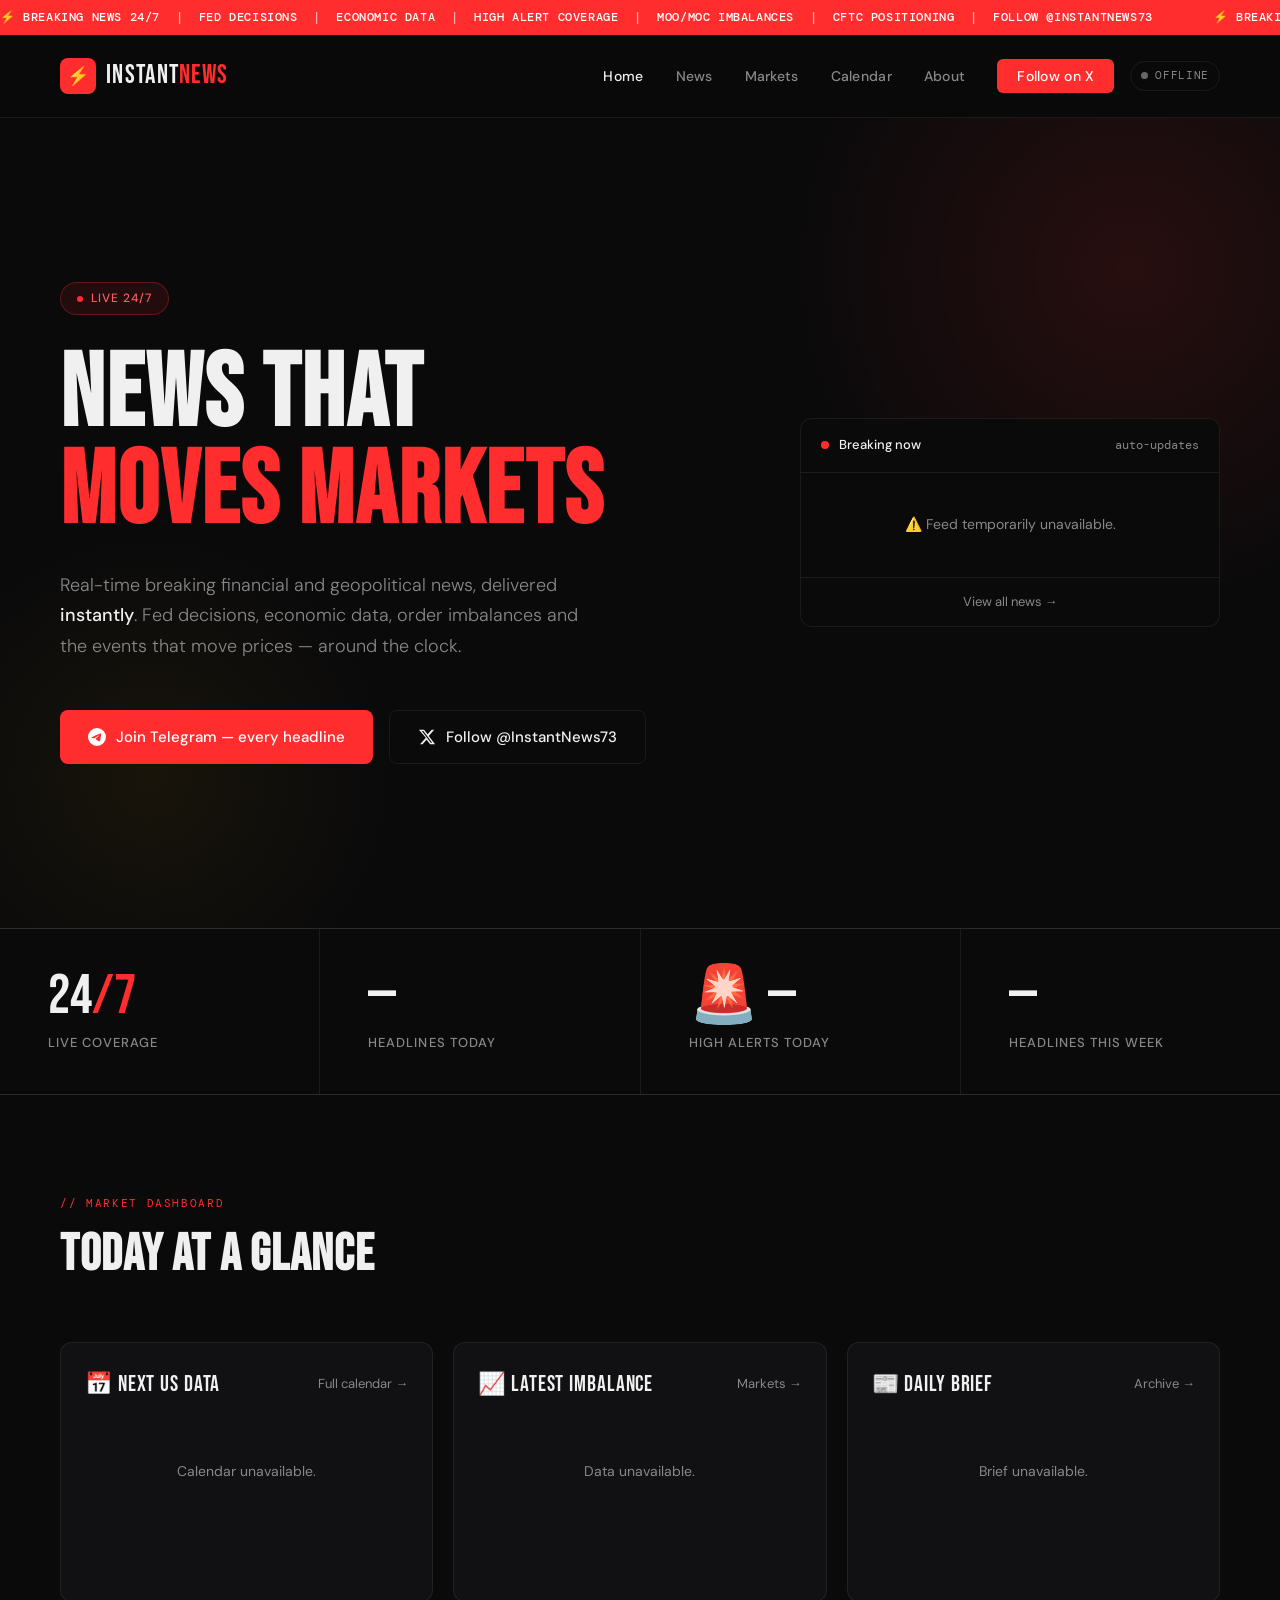
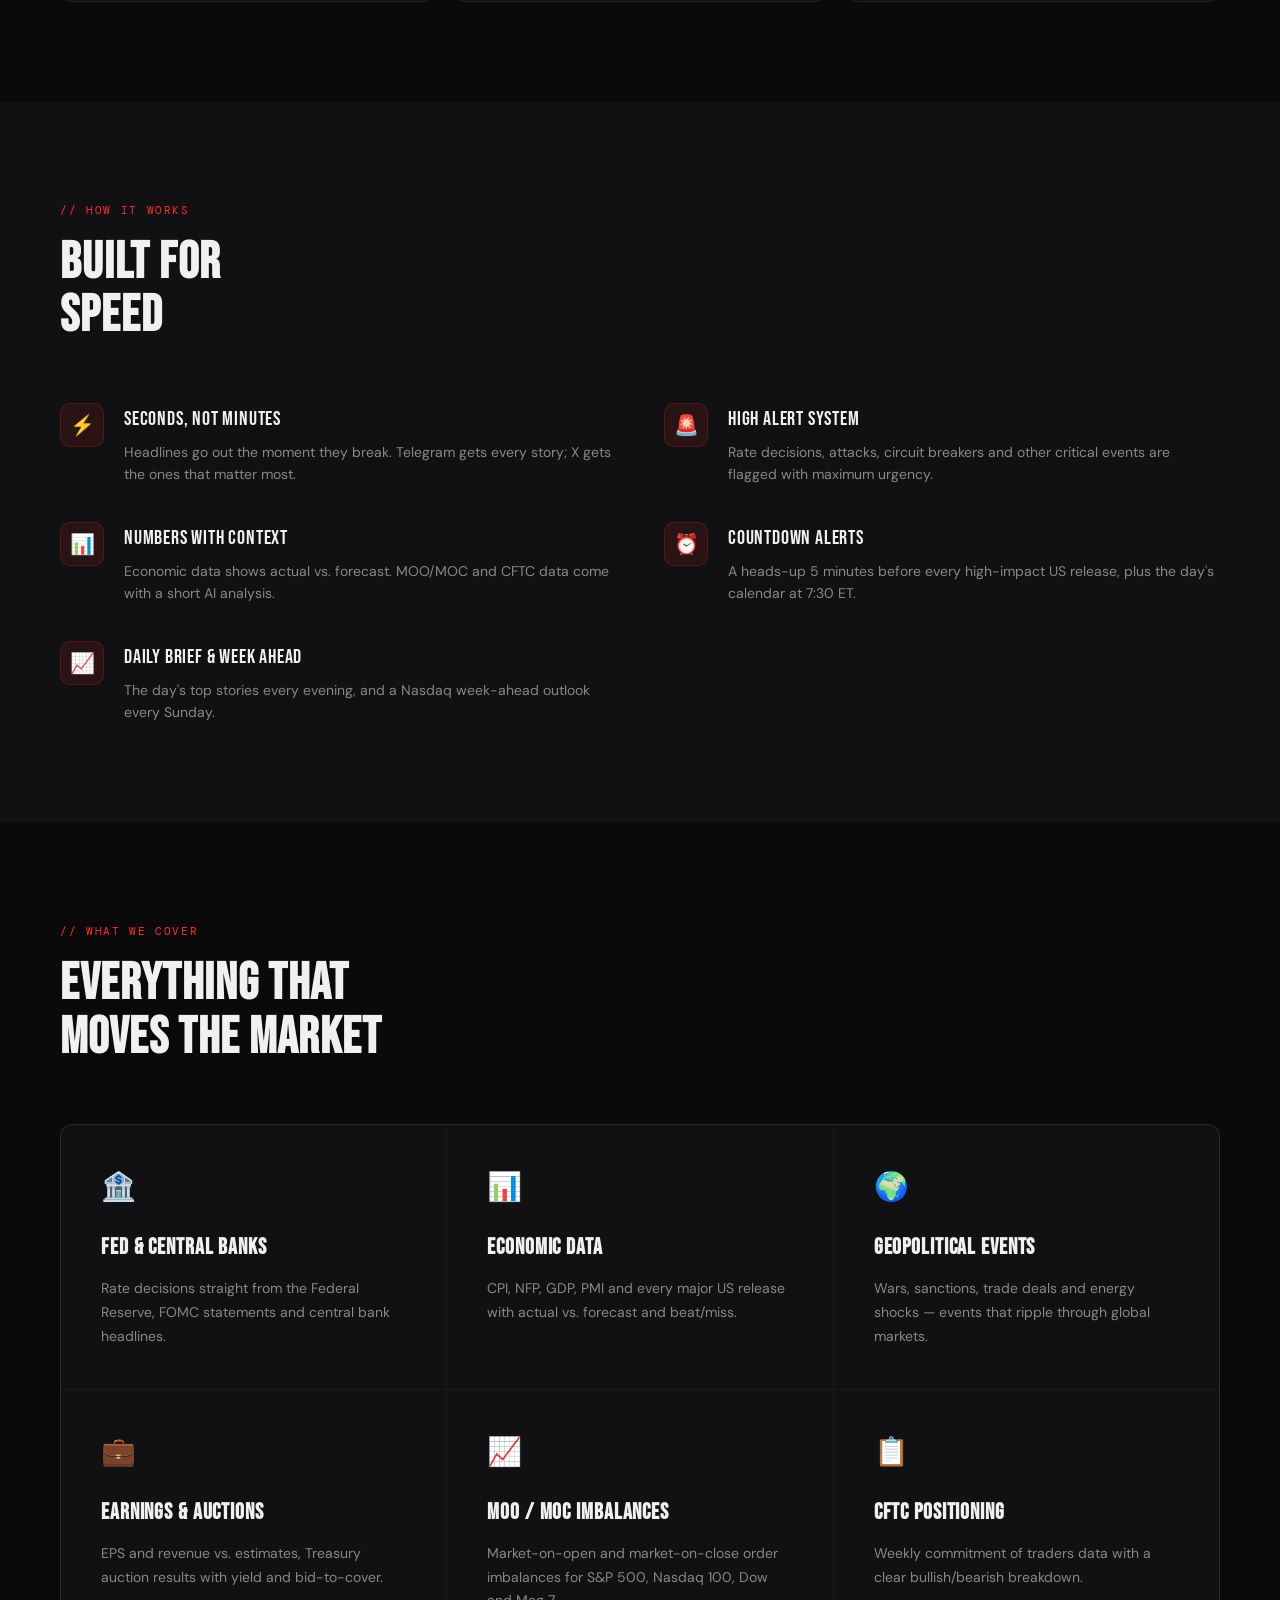
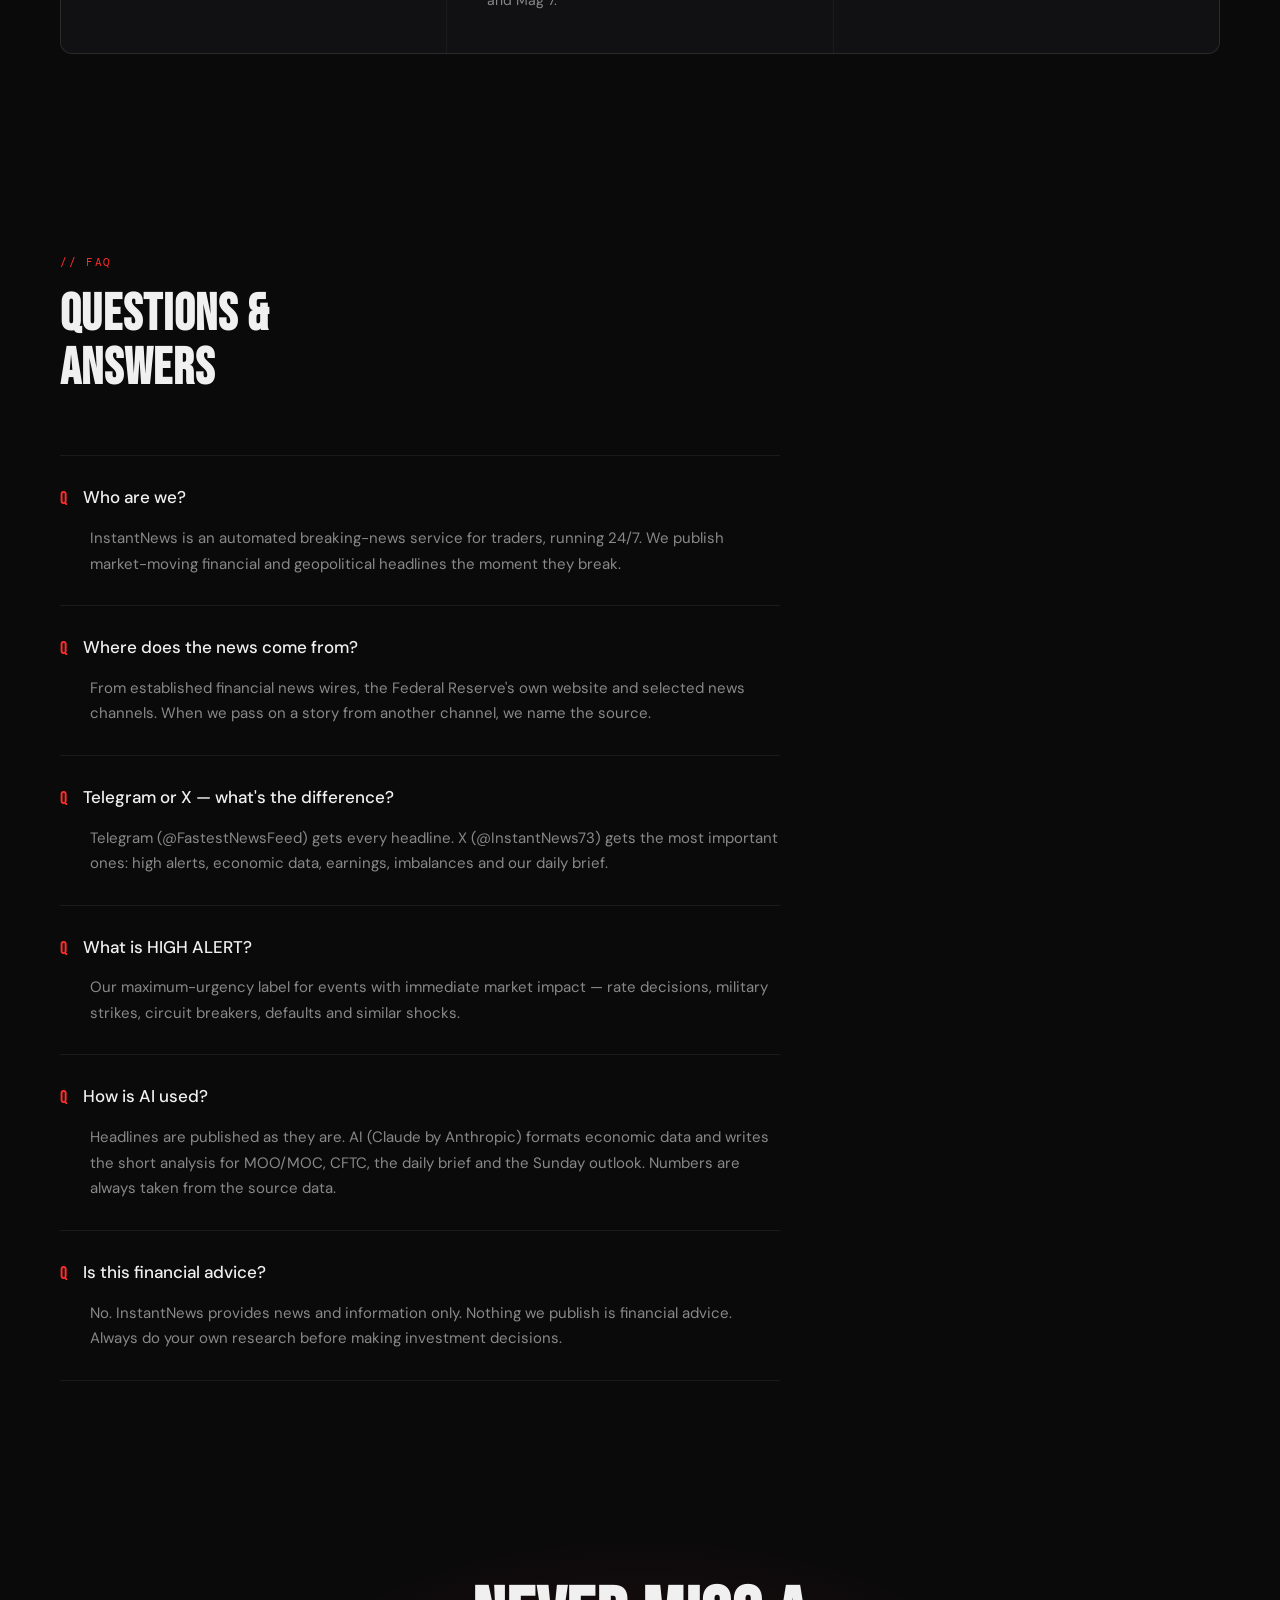
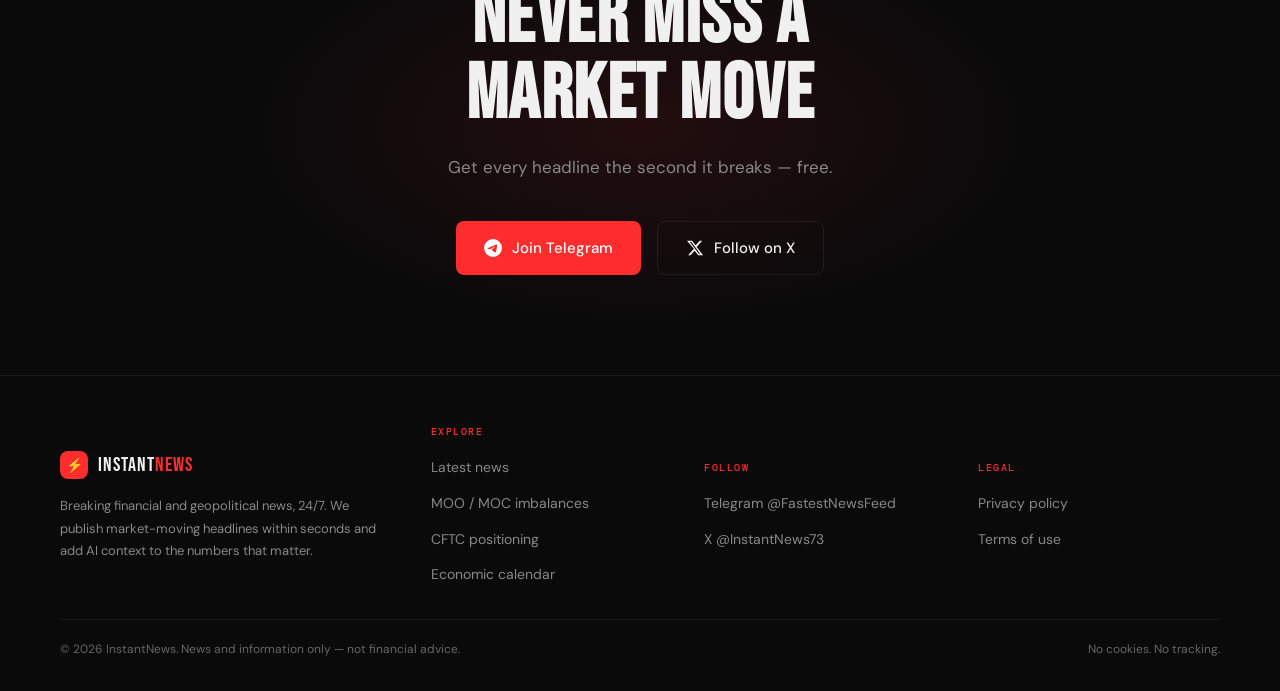
==== commit 0568a635: "Website upgrade: live dashboard, searchable news with paging, calendar page, NQ week ahead, privacy/" ====
--- a/index.html
+++ b/index.html
@@ -3,14 +3,31 @@
 <head>
   <meta charset="UTF-8">
   <meta name="viewport" content="width=device-width, initial-scale=1.0">
-  <title>InstantNews — Fastest Breaking News</title>
-  <meta name="description" content="Real-time breaking financial and geopolitical news, 24/7. Follow us on X and Telegram.">
-  <meta property="og:title" content="InstantNews — Fastest Breaking News">
-  <meta property="og:description" content="Real-time breaking financial and geopolitical news, 24/7.">
-  <meta name="twitter:card" content="summary">
+  <title>InstantNews — Fastest Breaking Financial News</title>
+  <meta name="description" content="Breaking financial and geopolitical news 24/7: Fed decisions, economic data, MOO/MOC imbalances and CFTC positioning with AI analysis. Follow on Telegram and X.">
+  <!-- HEAD:START -->
+  <link rel="canonical" href="https://instantnews24.net/">
+  <meta name="theme-color" content="#0a0a0b">
+  <meta property="og:type" content="website">
+  <meta property="og:site_name" content="InstantNews">
+  <meta property="og:url" content="https://instantnews24.net/">
+  <meta property="og:title" content="InstantNews — Fastest Breaking Financial News">
+  <meta property="og:description" content="Breaking financial and geopolitical news 24/7: Fed decisions, economic data, MOO/MOC imbalances and CFTC positioning with AI analysis. Follow on Telegram and X.">
+  <meta property="og:image" content="https://instantnews24.net/og-image.png">
+  <meta property="og:image:width" content="1200">
+  <meta property="og:image:height" content="630">
+  <meta name="twitter:card" content="summary_large_image">
   <meta name="twitter:site" content="@InstantNews73">
-  <link rel="preconnect" href="https://fonts.googleapis.com">
-  <link href="https://fonts.googleapis.com/css2?family=Bebas+Neue&family=DM+Sans:wght@300;400;500&family=DM+Mono:wght@400;500&display=swap" rel="stylesheet">
+  <meta name="twitter:title" content="InstantNews — Fastest Breaking Financial News">
+  <meta name="twitter:description" content="Breaking financial and geopolitical news 24/7: Fed decisions, economic data, MOO/MOC imbalances and CFTC positioning with AI analysis. Follow on Telegram and X.">
+  <meta name="twitter:image" content="https://instantnews24.net/og-image.png">
+  <link rel="icon" type="image/svg+xml" href="/favicon.svg">
+  <link rel="apple-touch-icon" href="/apple-touch-icon.png">
+  <link rel="stylesheet" href="/assets/site.css">
+  <script src="/assets/app.js"></script>
+  <!-- HEAD:END -->
+  <link rel="preload" href="/assets/fonts/bebas-neue-latin-400-normal.woff2" as="font" type="font/woff2" crossorigin>
+  <link rel="stylesheet" href="/assets/fonts.css">
   <style>
     *, *::before, *::after { box-sizing: border-box; margin: 0; padding: 0; }
 
@@ -240,7 +257,7 @@
     /* STATS */
     .stats {
       display: grid;
-      grid-template-columns: repeat(3, 1fr);
+      grid-template-columns: repeat(4, 1fr);
       gap: 1px;
       background: var(--border);
       border-top: 1px solid var(--border);
@@ -248,7 +265,7 @@
     }
     .stat {
       background: var(--bg);
-      padding: 48px 60px;
+      padding: 40px 48px;
       position: relative;
       overflow: hidden;
     }
@@ -470,6 +487,7 @@
       pointer-events: none;
     }
     .cta-section h2 {
+      line-height: 1;
       font-family: 'Bebas Neue', sans-serif;
       font-size: clamp(48px, 6vw, 80px);
       letter-spacing: 0.02em;
@@ -613,7 +631,7 @@
       .hero-badge { font-size: 11px; padding: 5px 12px; margin-bottom: 24px; }
       .hero-desc { font-size: 15px; margin-bottom: 28px; }
 
-      .stats { grid-template-columns: 1fr; border-left: none; border-right: none; }
+      .stats { border-left: none; border-right: none; }
       .stat { padding: 24px 16px; }
       .stat-number { font-size: 52px; }
       .stat-label { font-size: 12px; }
@@ -652,291 +670,284 @@
     @keyframes fadeIn {
       to { opacity: 1; transform: translateY(0); }
     }
+  
+    /* HERO FEED */
+    .hero { gap: 60px; justify-content: space-between; }
+    .hero-feed { width: 420px; flex-shrink: 0; position: relative; z-index: 1; }
+
+    .how-grid { display: grid !important; grid-template-columns: 1fr 1fr; gap: 36px 48px !important; }
+    .feed-layout { grid-template-columns: 1fr !important; }
+    @media (max-width: 1100px) { .hero { flex-direction: column; align-items: stretch; } .hero-feed { width: 100%; } }
+    @media (max-width: 700px) { .how-grid { grid-template-columns: 1fr; } }
+
+    /* DASHBOARD */
+    .dash { display: grid; grid-template-columns: repeat(3, 1fr); gap: 20px; }
+    .card { background: var(--bg2); border: 1px solid var(--border); border-radius: 12px; padding: 24px; display: flex; flex-direction: column; min-height: 260px; }
+    .card-head { display: flex; align-items: center; justify-content: space-between; margin-bottom: 18px; }
+    .card-title { font-family: 'Bebas Neue', sans-serif; font-size: 22px; letter-spacing: .04em; }
+    .card-link { font-size: 13px; color: var(--gray); text-decoration: none; }
+    .card-link:hover { color: var(--white); }
+    .ev { display: flex; gap: 12px; align-items: flex-start; padding: 10px 0; border-bottom: 1px solid var(--border); }
+    .ev:last-child { border-bottom: none; }
+    .ev .impact { margin-top: 7px; }
+    .ev-title { font-size: 14px; font-weight: 500; line-height: 1.4; }
+    .ev-meta { font-family: 'DM Mono', monospace; font-size: 11px; color: var(--gray); margin-top: 3px; }
+    .imb-row { display: grid; grid-template-columns: 90px 1fr 80px; gap: 10px; align-items: center; padding: 7px 0; font-size: 13px; }
+    .imb-track { height: 6px; background: var(--bg3); border-radius: 3px; overflow: hidden; }
+    .imb-fill { height: 100%; border-radius: 3px; }
+    .imb-val { font-family: 'DM Mono', monospace; font-size: 12px; text-align: right; }
+    .pos { color: #4ade80; } .neg { color: var(--red2); }
+    .brief-item { display: flex; gap: 12px; padding: 9px 0; border-bottom: 1px solid var(--border); font-size: 13px; line-height: 1.5; color: #bbb; }
+    .brief-item:last-child { border-bottom: none; }
+    .brief-item b { font-family: 'Bebas Neue', sans-serif; font-size: 22px; color: var(--red); line-height: 1; font-weight: 400; }
+    .feed-row { display: block; padding: 14px 20px; border-bottom: 1px solid var(--border); color: inherit; text-decoration: none; transition: background .2s; }
+    .feed-row:hover { background: var(--bg3); }
+    .feed-alert { font-family: 'DM Mono', monospace; font-size: 10px; color: var(--red); letter-spacing: .1em; text-transform: uppercase; margin-bottom: 5px; }
+    .feed-head { font-size: 13px; font-weight: 500; line-height: 1.4; color: var(--white); margin-bottom: 6px; }
+    .feed-meta { display: flex; align-items: center; gap: 8px; font-family: 'DM Mono', monospace; font-size: 11px; color: var(--gray2); }
+    .feed-tick { font-size: 10px; color: var(--red2); background: rgba(255,45,45,.08); padding: 2px 6px; border-radius: 3px; }
+    @media (max-width: 1100px) { .dash { grid-template-columns: 1fr 1fr; } }
+    @media (max-width: 900px) { .stats { grid-template-columns: 1fr 1fr; } .dash { grid-template-columns: 1fr; } }
+    @media (max-width: 480px) { .stats { grid-template-columns: 1fr 1fr; } .stat-number { font-size: 40px; } }
   </style>
 </head>
 <body>
 
-  <!-- TICKER -->
-  <div class="ticker-wrap">
+  <div class="ticker-wrap" aria-hidden="true">
     <div class="ticker-track">
-      <div class="ticker-item">⚡ Breaking News 24/7 <span>|</span> Real-time Market Updates <span>|</span> Fed Decisions <span>|</span> Geopolitical Events <span>|</span> Economic Data <span>|</span> HIGH ALERT Coverage <span>|</span> CFTC Positions <span>|</span> MOO/MOC Imbalances <span>|</span> Follow @InstantNews73</div>
-      <div class="ticker-item">⚡ Breaking News 24/7 <span>|</span> Real-time Market Updates <span>|</span> Fed Decisions <span>|</span> Geopolitical Events <span>|</span> Economic Data <span>|</span> HIGH ALERT Coverage <span>|</span> CFTC Positions <span>|</span> MOO/MOC Imbalances <span>|</span> Follow @InstantNews73</div>
+      <div class="ticker-item">⚡ Breaking News 24/7 <span>|</span> Fed Decisions <span>|</span> Economic Data <span>|</span> HIGH ALERT Coverage <span>|</span> MOO/MOC Imbalances <span>|</span> CFTC Positioning <span>|</span> Follow @InstantNews73</div>
+      <div class="ticker-item">⚡ Breaking News 24/7 <span>|</span> Fed Decisions <span>|</span> Economic Data <span>|</span> HIGH ALERT Coverage <span>|</span> MOO/MOC Imbalances <span>|</span> CFTC Positioning <span>|</span> Follow @InstantNews73</div>
     </div>
   </div>
 
-  <!-- MOBILE MENU -->
-  <div class="mobile-menu" id="mobileMenu">
-    <button class="mobile-menu-close" onclick="document.getElementById('mobileMenu').classList.remove('open')">✕</button>
-    <a href="index.html" onclick="document.getElementById('mobileMenu').classList.remove('open')">Home</a>
-    <a href="news-demo.html" onclick="document.getElementById('mobileMenu').classList.remove('open')">News</a>
-    <a href="moo-moc-demo.html" onclick="document.getElementById('mobileMenu').classList.remove('open')">Markets</a>
-    <a href="#faq" onclick="document.getElementById('mobileMenu').classList.remove('open')">About</a>
-    <a href="https://x.com/InstantNews73" target="_blank" class="mobile-cta">Follow on X</a>
+  <!-- NAV:START -->
+  <a class="skip-link" href="#main">Skip to content</a>
+  <div class="mobile-menu" id="mobileMenu" role="dialog" aria-label="Menu">
+    <button class="mobile-menu-close" data-menu-close aria-label="Close menu">✕</button>
+    <a href="/">Home</a>
+    <a href="/news.html">News</a>
+    <a href="/moo-moc.html">Markets</a>
+    <a href="/calendar.html">Calendar</a>
+    <a href="/index.html#faq">About</a>
+    <a href="https://x.com/InstantNews73" target="_blank" rel="noopener" class="mobile-cta">Follow on X</a>
   </div>
-
-  <!-- NAV -->
-  <nav>
-    <a href="/" class="logo">
-      <div class="logo-icon">⚡</div>
+  <nav aria-label="Main">
+    <a href="/" class="logo" aria-label="InstantNews home">
+      <div class="logo-icon" aria-hidden="true">⚡</div>
       <div class="logo-text">Instant<span>News</span></div>
     </a>
-    <ul class="nav-links">
-      <li><a href="index.html" class="active">Home</a></li>
-      <li><a href="news-demo.html">News</a></li>
-      <li><a href="moo-moc-demo.html">Markets</a></li>
-      <li><a href="#faq">About</a></li>
-      <li><a href="https://x.com/InstantNews73" target="_blank" class="nav-cta">Follow on X</a></li>
-    </ul>
-    <div class="hamburger" onclick="document.getElementById('mobileMenu').classList.add('open')">
-      <span></span><span></span><span></span>
+    <div class="nav-right">
+      <ul class="nav-links">
+      <li><a href="/" class="active" aria-current="page">Home</a></li>
+      <li><a href="/news.html">News</a></li>
+      <li><a href="/moo-moc.html">Markets</a></li>
+      <li><a href="/calendar.html">Calendar</a></li>
+      <li><a href="/index.html#faq">About</a></li>
+        <li><a href="https://x.com/InstantNews73" target="_blank" rel="noopener" class="nav-cta">Follow on X</a></li>
+      </ul>
+      <span class="live-status" id="live-status" title="Live feed status"><span class="live-dot" aria-hidden="true"></span><span class="live-text">Live</span></span>
+      <button class="hamburger" data-menu-open aria-label="Open menu"><span></span><span></span><span></span></button>
     </div>
   </nav>
-
-  <!-- HERO -->
+  <!-- NAV:END -->
+
+  <main id="main">
   <section class="hero">
     <div class="hero-content">
-      <div class="hero-badge fade-in">
-        <div class="badge-dot"></div>
-        Live 24/7
+      <div class="hero-badge fade-in"><div class="badge-dot"></div>Live 24/7</div>
+      <h1 class="fade-in">News That <em>Moves Markets</em></h1>
+      <p class="hero-desc fade-in">Real-time breaking financial and geopolitical news, delivered <strong>instantly</strong>. Fed decisions, economic data, order imbalances and the events that move prices — around the clock.</p>
+      <div class="hero-ctas fade-in">
+        <a href="https://t.me/FastestNewsFeed" target="_blank" rel="noopener" class="btn btn-primary"><svg viewBox="0 0 24 24" fill="currentColor" aria-hidden="true"><path d="M11.944 0A12 12 0 0 0 0 12a12 12 0 0 0 12 12 12 12 0 0 0 12-12A12 12 0 0 0 12 0a12 12 0 0 0-.056 0zm4.962 7.224c.1-.002.321.023.465.14a.506.506 0 0 1 .171.325c.016.093.036.306.02.472-.18 1.898-.96 6.502-1.36 8.627-.168.9-.499 1.201-.82 1.23-.696.065-1.225-.46-1.9-.902-1.056-.693-1.653-1.124-2.678-1.8-1.185-.78-.417-1.21.258-1.91.177-.184 3.247-2.977 3.307-3.23.007-.032.014-.15-.056-.212s-.174-.041-.249-.024c-.106.024-1.793 1.14-5.061 3.345-.48.33-.913.49-1.302.48-.428-.008-1.252-.241-1.865-.44-.752-.245-1.349-.374-1.297-.789.027-.216.325-.437.893-.663 3.498-1.524 5.83-2.529 6.998-3.014 3.332-1.386 4.025-1.627 4.476-1.635z"/></svg> Join Telegram — every headline</a>
+        <a href="https://x.com/InstantNews73" target="_blank" rel="noopener" class="btn btn-secondary"><svg viewBox="0 0 24 24" fill="currentColor" aria-hidden="true"><path d="M18.244 2.25h3.308l-7.227 8.26 8.502 11.24H16.17l-4.714-6.231-5.401 6.231H2.748l7.73-8.835L1.254 2.25H8.08l4.713 6.231zm-1.161 17.52h1.833L7.084 4.126H5.117z"/></svg> Follow @InstantNews73</a>
       </div>
-      <h1 class="fade-in">
-        News That
-        <em>Moves Markets</em>
-      </h1>
-      <p class="hero-desc fade-in">
-        Real-time breaking financial and geopolitical news, delivered <strong>instantly</strong>. From Fed decisions to market-moving events — we cover it all, 24 hours a day.
-      </p>
-      <div class="hero-ctas fade-in">
-        <a href="https://x.com/InstantNews73" target="_blank" class="btn btn-primary">
-          <svg viewBox="0 0 24 24" fill="currentColor"><path d="M18.244 2.25h3.308l-7.227 8.26 8.502 11.24H16.17l-4.714-6.231-5.401 6.231H2.748l7.73-8.835L1.254 2.25H8.08l4.713 6.231zm-1.161 17.52h1.833L7.084 4.126H5.117z"/></svg>
-          Follow @InstantNews73
-        </a>
-        <a href="https://t.me/FastestNewsFeed" target="_blank" class="btn btn-secondary">
-          <svg viewBox="0 0 24 24" fill="currentColor"><path d="M11.944 0A12 12 0 0 0 0 12a12 12 0 0 0 12 12 12 12 0 0 0 12-12A12 12 0 0 0 12 0a12 12 0 0 0-.056 0zm4.962 7.224c.1-.002.321.023.465.14a.506.506 0 0 1 .171.325c.016.093.036.306.02.472-.18 1.898-.96 6.502-1.36 8.627-.168.9-.499 1.201-.82 1.23-.696.065-1.225-.46-1.9-.902-1.056-.693-1.653-1.124-2.678-1.8-1.185-.78-.417-1.21.258-1.91.177-.184 3.247-2.977 3.307-3.23.007-.032.014-.15-.056-.212s-.174-.041-.249-.024c-.106.024-1.793 1.14-5.061 3.345-.48.33-.913.49-1.302.48-.428-.008-1.252-.241-1.865-.44-.752-.245-1.349-.374-1.297-.789.027-.216.325-.437.893-.663 3.498-1.524 5.83-2.529 6.998-3.014 3.332-1.386 4.025-1.627 4.476-1.635z"/></svg>
-          Telegram Channel
-        </a>
+    </div>
+    <div class="hero-feed fade-in">
+      <div>
+        <div class="feed-widget-wrap">
+          <div class="feed-widget-header"><div class="feed-widget-dot"></div><div class="feed-widget-label">Breaking now</div><div class="feed-widget-handle">auto-updates</div></div>
+          <div id="live-feed" aria-live="polite"><div class="empty">Loading…</div></div>
+          <a href="/news.html" style="display:block;text-align:center;padding:14px;border-top:1px solid var(--border);font-size:13px;color:var(--gray);text-decoration:none;">View all news →</a>
+        </div>
       </div>
+
     </div>
   </section>
 
-  <!-- STATS -->
-  <div class="stats">
-    <div class="stat">
-      <div class="stat-number">24<span>/7</span></div>
-      <div class="stat-label">Live Coverage</div>
-    </div>
-    <div class="stat">
-      <div class="stat-number"><span>&lt;</span>60<span>s</span></div>
-      <div class="stat-label">Avg. publish speed</div>
-    </div>
-    <div class="stat">
-      <div class="stat-number">100<span>+</span></div>
-      <div class="stat-label">News alerts per day</div>
-    </div>
+  <div class="stats" aria-label="Live statistics">
+    <div class="stat"><div class="stat-number">24<span>/7</span></div><div class="stat-label">Live coverage</div></div>
+    <div class="stat"><div class="stat-number" data-stat="today">—</div><div class="stat-label">Headlines today</div></div>
+    <div class="stat"><div class="stat-number"><span>🚨</span> <b data-stat="alerts_today" style="font-weight:400">—</b></div><div class="stat-label">High alerts today</div></div>
+    <div class="stat"><div class="stat-number" data-stat="week">—</div><div class="stat-label">Headlines this week</div></div>
   </div>
 
-  <!-- FEATURES -->
+  <section class="section" aria-labelledby="dash-title">
+    <div class="section-label">// Market dashboard</div>
+    <h2 class="section-title" id="dash-title">Today at a Glance</h2>
+    <div class="dash">
+      <div class="card">
+        <div class="card-head"><div class="card-title">📅 Next US Data</div><a class="card-link" href="/calendar.html">Full calendar →</a></div>
+        <div id="dash-cal"><div class="empty">Loading…</div></div>
+      </div>
+      <div class="card">
+        <div class="card-head"><div class="card-title" id="dash-imb-title">📈 Latest Imbalance</div><a class="card-link" href="/moo-moc.html">Markets →</a></div>
+        <div id="dash-imb"><div class="empty">Loading…</div></div>
+      </div>
+      <div class="card">
+        <div class="card-head"><div class="card-title">📰 Daily Brief</div><a class="card-link" href="/news.html?cat=digest">Archive →</a></div>
+        <div id="dash-brief"><div class="empty">Loading…</div></div>
+      </div>
+    </div>
+  </section>
+
+  <section class="feed-section" id="coverage">
+    <div class="section-label">// How it works</div>
+    <h2 class="section-title">Built for<br>Speed</h2>
+    <div class="feed-layout">
+      <div class="feed-left">
+        <div class="feed-points how-grid">
+          <div class="feed-point"><div class="feed-point-icon" aria-hidden="true">⚡</div><div class="feed-point-content"><h3 style="font-family:'Bebas Neue',sans-serif;font-size:20px;letter-spacing:.04em;margin-bottom:6px;font-weight:400">Seconds, not minutes</h3><p>Headlines go out the moment they break. Telegram gets every story; X gets the ones that matter most.</p></div></div>
+          <div class="feed-point"><div class="feed-point-icon" aria-hidden="true">🚨</div><div class="feed-point-content"><h3 style="font-family:'Bebas Neue',sans-serif;font-size:20px;letter-spacing:.04em;margin-bottom:6px;font-weight:400">HIGH ALERT system</h3><p>Rate decisions, attacks, circuit breakers and other critical events are flagged with maximum urgency.</p></div></div>
+          <div class="feed-point"><div class="feed-point-icon" aria-hidden="true">📊</div><div class="feed-point-content"><h3 style="font-family:'Bebas Neue',sans-serif;font-size:20px;letter-spacing:.04em;margin-bottom:6px;font-weight:400">Numbers with context</h3><p>Economic data shows actual vs. forecast. MOO/MOC and CFTC data come with a short AI analysis.</p></div></div>
+          <div class="feed-point"><div class="feed-point-icon" aria-hidden="true">⏰</div><div class="feed-point-content"><h3 style="font-family:'Bebas Neue',sans-serif;font-size:20px;letter-spacing:.04em;margin-bottom:6px;font-weight:400">Countdown alerts</h3><p>A heads-up 5 minutes before every high-impact US release, plus the day's calendar at 7:30 ET.</p></div></div>
+          <div class="feed-point"><div class="feed-point-icon" aria-hidden="true">📈</div><div class="feed-point-content"><h3 style="font-family:'Bebas Neue',sans-serif;font-size:20px;letter-spacing:.04em;margin-bottom:6px;font-weight:400">Daily brief &amp; week ahead</h3><p>The day's top stories every evening, and a Nasdaq week-ahead outlook every Sunday.</p></div></div>
+        </div>
+      </div>
+    </div>
+  </section>
+
   <section class="section" id="about">
     <div class="section-label">// What we cover</div>
-    <div class="section-title">Everything That<br>Moves the Market</div>
+    <h2 class="section-title">Everything That<br>Moves the Market</h2>
     <div class="features-grid">
-      <div class="feature">
-        <div class="feature-icon">🏦</div>
-        <h3>Fed & Central Banks</h3>
-        <p>Rate decisions, FOMC statements, Powell speeches — every word that moves markets, instantly.</p>
-      </div>
-      <div class="feature">
-        <div class="feature-icon">📊</div>
-        <h3>Economic Data</h3>
-        <p>CPI, NFP, GDP, PMI — all major economic releases with actual vs. forecast comparison.</p>
-      </div>
-      <div class="feature">
-        <div class="feature-icon">🌍</div>
-        <h3>Geopolitical Events</h3>
-        <p>Wars, sanctions, trade deals, energy crises — events that ripple through global markets.</p>
-      </div>
-      <div class="feature">
-        <div class="feature-icon">⚡</div>
-        <h3>HIGH ALERT Coverage</h3>
-        <p>Market crashes, emergency rate cuts, circuit breakers — maximum urgency when it matters most.</p>
-      </div>
-      <div class="feature">
-        <div class="feature-icon">📈</div>
-        <h3>MOO/MOC Imbalances</h3>
-        <p>Market-on-Open and Market-on-Close institutional order imbalances with AI analysis.</p>
-      </div>
-      <div class="feature">
-        <div class="feature-icon">📋</div>
-        <h3>CFTC Positioning</h3>
-        <p>Weekly CFTC commitment of traders data with detailed bullish/bearish breakdown.</p>
-      </div>
+      <div class="feature"><div class="feature-icon" aria-hidden="true">🏦</div><h3>Fed &amp; Central Banks</h3><p>Rate decisions straight from the Federal Reserve, FOMC statements and central bank headlines.</p></div>
+      <div class="feature"><div class="feature-icon" aria-hidden="true">📊</div><h3>Economic Data</h3><p>CPI, NFP, GDP, PMI and every major US release with actual vs. forecast and beat/miss.</p></div>
+      <div class="feature"><div class="feature-icon" aria-hidden="true">🌍</div><h3>Geopolitical Events</h3><p>Wars, sanctions, trade deals and energy shocks — events that ripple through global markets.</p></div>
+      <div class="feature"><div class="feature-icon" aria-hidden="true">💼</div><h3>Earnings &amp; Auctions</h3><p>EPS and revenue vs. estimates, Treasury auction results with yield and bid-to-cover.</p></div>
+      <div class="feature"><div class="feature-icon" aria-hidden="true">📈</div><h3>MOO / MOC Imbalances</h3><p>Market-on-open and market-on-close order imbalances for S&amp;P 500, Nasdaq 100, Dow and Mag 7.</p></div>
+      <div class="feature"><div class="feature-icon" aria-hidden="true">📋</div><h3>CFTC Positioning</h3><p>Weekly commitment of traders data with a clear bullish/bearish breakdown.</p></div>
     </div>
   </section>
 
-  <!-- FEED PREVIEW -->
-  <section class="feed-section" id="coverage">
-    <div class="section-label">// Live feed</div>
-    <div class="section-title">Follow Us Live<br>on X</div>
-    <div class="feed-layout">
-      <div class="feed-left">
-        <div class="feed-points">
-          <div class="feed-point">
-            <div class="feed-point-icon">⚡</div>
-            <div class="feed-point-content">
-              <h4>Real-time alerts</h4>
-              <p>Every market-moving event published within seconds. No delays, no filters — just raw breaking news as it happens.</p>
-            </div>
-          </div>
-          <div class="feed-point">
-            <div class="feed-point-icon">🚨</div>
-            <div class="feed-point-content">
-              <h4>HIGH ALERT system</h4>
-              <p>Critical events get maximum urgency flagging — emergency rate cuts, circuit breakers, geopolitical escalations.</p>
-            </div>
-          </div>
-          <div class="feed-point">
-            <div class="feed-point-icon">📊</div>
-            <div class="feed-point-content">
-              <h4>AI-powered analysis</h4>
-              <p>MOO/MOC imbalances and CFTC data come with instant Claude AI analysis — not just raw numbers.</p>
-            </div>
-          </div>
-          <div class="feed-point">
-            <div class="feed-point-icon">🎯</div>
-            <div class="feed-point-content">
-              <h4>Ticker integration</h4>
-              <p>Relevant stock tickers automatically extracted and tagged — so you instantly know what's moving.</p>
-            </div>
-          </div>
-          <div class="feed-point">
-            <div class="feed-point-icon">📰</div>
-            <div class="feed-point-content">
-              <h4>Daily digest</h4>
-              <p>Every evening at 10 PM — the 3 most important stories of the day, summarized with context.</p>
-            </div>
-          </div>
-        </div>
-      </div>
-      <div class="feed-right">
-        <div class="feed-widget-wrap">
-          <div class="feed-widget-header">
-            <div class="feed-widget-dot"></div>
-            <div class="feed-widget-label">Live Feed</div>
-            <div class="feed-widget-handle">@InstantNews73</div>
-          </div>
-          <div id="live-feed" style="padding: 8px 0;">
-            <div style="padding: 24px 20px; color: var(--gray); font-size: 13px; text-align:center;">Loading...</div>
-          </div>
-          <a href="news-demo.html" style="display:block; text-align:center; padding: 14px; border-top: 1px solid var(--border); font-size: 13px; color: var(--gray); text-decoration:none; transition: color 0.2s;" onmouseover="this.style.color='var(--white)'" onmouseout="this.style.color='var(--gray)'">View all news →</a>
-        </div>
-      </div>
-    </div>
-  </section>
-
-  <script>
-    const FEED_API = 'https://instantnews-api-production.up.railway.app/api/news?limit=6';
-
-    function feedFormatTime(iso) {
-      const d = new Date(iso);
-      const now = new Date();
-      const diffMs = now - d;
-      const diffMin = Math.floor(diffMs / 60000);
-      if (diffMin < 1) return 'just now';
-      if (diffMin < 60) return `${diffMin}m ago`;
-      const diffH = Math.floor(diffMin / 60);
-      if (diffH < 24) return `${diffH}h ago`;
-      const months = ['Jan','Feb','Mar','Apr','May','Jun','Jul','Aug','Sep','Oct','Nov','Dec'];
-      return `${months[d.getMonth()]} ${d.getDate()}`;
-    }
-
-    async function loadFeed() {
-      try {
-        const res = await fetch(FEED_API);
-        const json = await res.json();
-        const news = json.data || [];
-        const feed = document.getElementById('live-feed');
-        if (!news.length) {
-          feed.innerHTML = '<div style="padding:24px 20px;color:var(--gray);font-size:13px;text-align:center;">No news yet.</div>';
-          return;
-        }
-        feed.innerHTML = news.map(item => `
-          <div style="padding: 14px 20px; border-bottom: 1px solid var(--border); transition: background 0.2s;" onmouseover="this.style.background='var(--bg3)'" onmouseout="this.style.background='transparent'">
-            ${item.high_alert ? '<div style="font-family:\'DM Mono\',monospace;font-size:10px;color:var(--red);letter-spacing:0.1em;text-transform:uppercase;margin-bottom:5px;">🚨 HIGH ALERT</div>' : ''}
-            <div style="font-size:13px;font-weight:500;line-height:1.4;color:var(--white);margin-bottom:6px;">${item.headline}</div>
-            <div style="display:flex;align-items:center;gap:8px;">
-              <span style="font-family:'DM Mono',monospace;font-size:11px;color:var(--gray2);">${feedFormatTime(item.created_at)}</span>
-              ${item.ticker ? `<span style="font-family:'DM Mono',monospace;font-size:10px;color:var(--red2);background:rgba(255,45,45,0.08);padding:2px 6px;border-radius:3px;">$${item.ticker}</span>` : ''}
-            </div>
-          </div>`).join('');
-      } catch(e) {
-        document.getElementById('live-feed').innerHTML =
-          '<div style="padding:24px 20px;color:var(--gray);font-size:13px;text-align:center;">⚠️ Feed unavailable</div>';
-      }
-    }
-
-    loadFeed();
-    setInterval(loadFeed, 60000);
-  </script>
-
-  <!-- FAQ -->
   <section class="section" id="faq">
     <div class="section-label">// FAQ</div>
-    <div class="section-title">Questions &<br>Answers</div>
+    <h2 class="section-title">Questions &amp;<br>Answers</h2>
     <div class="faq-list">
-      <div class="faq-item">
-        <div class="faq-q">Who are we?</div>
-        <div class="faq-a">InstantNews is an automated breaking financial and geopolitical news service operating 24/7. We aggregate and publish real-time market-moving news from verified sources.</div>
-      </div>
-      <div class="faq-item">
-        <div class="faq-q">What makes us different?</div>
-        <div class="faq-a">Speed and context. We publish within seconds of a news break, and our AI provides instant analysis — not just raw headlines. We also cover MOO/MOC imbalances and CFTC positioning that most services ignore.</div>
-      </div>
-      <div class="faq-item">
-        <div class="faq-q">What is HIGH ALERT?</div>
-        <div class="faq-a">HIGH ALERT is our maximum urgency classification for events with immediate and significant market impact — think emergency rate cuts, market circuit breakers, sovereign debt defaults, or major geopolitical escalations.</div>
-      </div>
-      <div class="faq-item">
-        <div class="faq-q">Where can I follow InstantNews?</div>
-        <div class="faq-a">We're active on X (Twitter) at @InstantNews73 and on Telegram at @FastestNewsFeed. Both channels receive identical real-time updates.</div>
-      </div>
-      <div class="faq-item">
-        <div class="faq-q">Is this financial advice?</div>
-        <div class="faq-a">No. InstantNews provides news and information only. Nothing published constitutes financial advice. Always do your own research before making investment decisions.</div>
-      </div>
+      <div class="faq-item"><h3 class="faq-q" style="font-weight:500">Who are we?</h3><div class="faq-a">InstantNews is an automated breaking-news service for traders, running 24/7. We publish market-moving financial and geopolitical headlines the moment they break.</div></div>
+      <div class="faq-item"><h3 class="faq-q" style="font-weight:500">Where does the news come from?</h3><div class="faq-a">From established financial news wires, the Federal Reserve's own website and selected news channels. When we pass on a story from another channel, we name the source.</div></div>
+      <div class="faq-item"><h3 class="faq-q" style="font-weight:500">Telegram or X — what's the difference?</h3><div class="faq-a">Telegram (@FastestNewsFeed) gets every headline. X (@InstantNews73) gets the most important ones: high alerts, economic data, earnings, imbalances and our daily brief.</div></div>
+      <div class="faq-item"><h3 class="faq-q" style="font-weight:500">What is HIGH ALERT?</h3><div class="faq-a">Our maximum-urgency label for events with immediate market impact — rate decisions, military strikes, circuit breakers, defaults and similar shocks.</div></div>
+      <div class="faq-item"><h3 class="faq-q" style="font-weight:500">How is AI used?</h3><div class="faq-a">Headlines are published as they are. AI (Claude by Anthropic) formats economic data and writes the short analysis for MOO/MOC, CFTC, the daily brief and the Sunday outlook. Numbers are always taken from the source data.</div></div>
+      <div class="faq-item"><h3 class="faq-q" style="font-weight:500">Is this financial advice?</h3><div class="faq-a">No. InstantNews provides news and information only. Nothing we publish is financial advice. Always do your own research before making investment decisions.</div></div>
     </div>
   </section>
 
-  <!-- CTA -->
   <section class="cta-section">
     <h2>Never Miss a<br>Market Move</h2>
-    <p>Join thousands of traders following InstantNews for real-time alerts.</p>
+    <p>Get every headline the second it breaks — free.</p>
     <div class="cta-buttons">
-      <a href="https://x.com/InstantNews73" target="_blank" class="btn btn-primary">
-        <svg viewBox="0 0 24 24" fill="currentColor" style="width:18px;height:18px"><path d="M18.244 2.25h3.308l-7.227 8.26 8.502 11.24H16.17l-4.714-6.231-5.401 6.231H2.748l7.73-8.835L1.254 2.25H8.08l4.713 6.231zm-1.161 17.52h1.833L7.084 4.126H5.117z"/></svg>
-        Follow on X
-      </a>
-      <a href="https://t.me/FastestNewsFeed" target="_blank" class="btn btn-secondary">
-        <svg viewBox="0 0 24 24" fill="currentColor" style="width:18px;height:18px"><path d="M11.944 0A12 12 0 0 0 0 12a12 12 0 0 0 12 12 12 12 0 0 0 12-12A12 12 0 0 0 12 0a12 12 0 0 0-.056 0zm4.962 7.224c.1-.002.321.023.465.14a.506.506 0 0 1 .171.325c.016.093.036.306.02.472-.18 1.898-.96 6.502-1.36 8.627-.168.9-.499 1.201-.82 1.23-.696.065-1.225-.46-1.9-.902-1.056-.693-1.653-1.124-2.678-1.8-1.185-.78-.417-1.21.258-1.91.177-.184 3.247-2.977 3.307-3.23.007-.032.014-.15-.056-.212s-.174-.041-.249-.024c-.106.024-1.793 1.14-5.061 3.345-.48.33-.913.49-1.302.48-.428-.008-1.252-.241-1.865-.44-.752-.245-1.349-.374-1.297-.789.027-.216.325-.437.893-.663 3.498-1.524 5.83-2.529 6.998-3.014 3.332-1.386 4.025-1.627 4.476-1.635z"/></svg>
-        Join Telegram
-      </a>
+      <a href="https://t.me/FastestNewsFeed" target="_blank" rel="noopener" class="btn btn-primary"><svg viewBox="0 0 24 24" fill="currentColor" aria-hidden="true"><path d="M11.944 0A12 12 0 0 0 0 12a12 12 0 0 0 12 12 12 12 0 0 0 12-12A12 12 0 0 0 12 0a12 12 0 0 0-.056 0zm4.962 7.224c.1-.002.321.023.465.14a.506.506 0 0 1 .171.325c.016.093.036.306.02.472-.18 1.898-.96 6.502-1.36 8.627-.168.9-.499 1.201-.82 1.23-.696.065-1.225-.46-1.9-.902-1.056-.693-1.653-1.124-2.678-1.8-1.185-.78-.417-1.21.258-1.91.177-.184 3.247-2.977 3.307-3.23.007-.032.014-.15-.056-.212s-.174-.041-.249-.024c-.106.024-1.793 1.14-5.061 3.345-.48.33-.913.49-1.302.48-.428-.008-1.252-.241-1.865-.44-.752-.245-1.349-.374-1.297-.789.027-.216.325-.437.893-.663 3.498-1.524 5.83-2.529 6.998-3.014 3.332-1.386 4.025-1.627 4.476-1.635z"/></svg> Join Telegram</a>
+      <a href="https://x.com/InstantNews73" target="_blank" rel="noopener" class="btn btn-secondary"><svg viewBox="0 0 24 24" fill="currentColor" aria-hidden="true"><path d="M18.244 2.25h3.308l-7.227 8.26 8.502 11.24H16.17l-4.714-6.231-5.401 6.231H2.748l7.73-8.835L1.254 2.25H8.08l4.713 6.231zm-1.161 17.52h1.833L7.084 4.126H5.117z"/></svg> Follow on X</a>
     </div>
   </section>
-
-  <!-- FOOTER -->
-  <footer>
-    <div class="footer-left">
-      <a href="/" class="logo">
-        <div class="logo-icon" style="width:28px;height:28px;font-size:14px">⚡</div>
+  </main>
+
+  <!-- FOOTER:START -->
+  <footer class="site-footer">
+    <div>
+      <a href="/" class="logo" aria-label="InstantNews home">
+        <div class="logo-icon" style="width:28px;height:28px;font-size:14px" aria-hidden="true">⚡</div>
         <div class="logo-text" style="font-size:20px">Instant<span>News</span></div>
       </a>
-      <div class="footer-links">
-        <a href="https://x.com/InstantNews73" target="_blank">X / Twitter</a>
-        <a href="https://t.me/FastestNewsFeed" target="_blank">Telegram</a>
-        <a href="mailto:contact@instantnews73.com">Contact</a>
-      </div>
-    </div>
-    <div class="footer-copy">© 2026 InstantNews. Not financial advice.</div>
+      <p class="footer-about">Breaking financial and geopolitical news, 24/7. We publish market-moving headlines within seconds and add AI context to the numbers that matter.</p>
+    </div>
+    <div>
+      <h4>Explore</h4>
+      <ul>
+        <li><a href="/news.html">Latest news</a></li>
+        <li><a href="/moo-moc.html">MOO / MOC imbalances</a></li>
+        <li><a href="/moo-moc.html?view=cftc">CFTC positioning</a></li>
+        <li><a href="/calendar.html">Economic calendar</a></li>
+      </ul>
+    </div>
+    <div>
+      <h4>Follow</h4>
+      <ul>
+        <li><a href="https://t.me/FastestNewsFeed" target="_blank" rel="noopener">Telegram @FastestNewsFeed</a></li>
+        <li><a href="https://x.com/InstantNews73" target="_blank" rel="noopener">X @InstantNews73</a></li>
+      </ul>
+    </div>
+    <div>
+      <h4>Legal</h4>
+      <ul>
+        <li><a href="/privacy.html">Privacy policy</a></li>
+        <li><a href="/terms.html">Terms of use</a></li>
+      </ul>
+    </div>
+    <div class="footer-bottom">
+      <span>© <span id="year">2026</span> InstantNews. News and information only — not financial advice.</span>
+      <span>No cookies. No tracking.</span>
+    </div>
   </footer>
-
+  <!-- FOOTER:END -->
+
+  <script>
+    function feedRow(n) {
+      return '<a class="feed-row" href="/news.html">' +
+        (n.high_alert ? '<div class="feed-alert">🚨 High alert</div>' : '') +
+        '<div class="feed-head">' + esc(n.headline) + '</div>' +
+        '<div class="feed-meta"><span>' + timeAgo(n.created_at) + '</span>' +
+        (n.ticker ? '<span class="feed-tick">$' + esc(n.ticker) + '</span>' : '') + '</div></a>';
+    }
+    let lastTop = 0;
+    async function loadFeed() {
+      const el = document.getElementById('live-feed');
+      try {
+        const news = await api('/api/news?limit=5');
+        if (!news.length) { el.innerHTML = '<div class="empty">No headlines yet today.</div>'; return; }
+        el.innerHTML = news.map(feedRow).join('');
+        if (lastTop && news[0].id !== lastTop) el.firstElementChild.classList.add('new-flash');
+        lastTop = news[0].id;
+        const t = news.slice(0, 6).map(n => esc(n.headline)).join(' <span>|</span> ');
+        document.querySelectorAll('.ticker-item').forEach(x => x.innerHTML = '⚡ LIVE <span>|</span> ' + t + ' <span>|</span> Follow @InstantNews73');
+      } catch { el.innerHTML = '<div class="empty">⚠️ Feed temporarily unavailable.</div>'; }
+    }
+    async function loadCal() {
+      const el = document.getElementById('dash-cal');
+      try {
+        const now = Date.now();
+        const evs = (await api('/api/calendar')).filter(e => e.impact === 'High' && Date.parse(e.date) > now - 30 * 60000).slice(0, 5);
+        el.innerHTML = evs.length ? evs.map(e => '<div class="ev"><span class="impact ' + e.impact + '"></span><div><div class="ev-title">' + esc(e.title) + '</div><div class="ev-meta">' + dayET(e.date) + ' · ' + timeET(e.date) + (e.forecast ? ' · fc ' + esc(e.forecast) : '') + '</div></div></div>').join('')
+          : '<div class="empty">No more high-impact US releases this week.</div>';
+      } catch { el.innerHTML = '<div class="empty">Calendar unavailable.</div>'; }
+    }
+    function fmtM(v) { const a = Math.abs(v); return (v < 0 ? '−' : '+') + '$' + (a >= 1000 ? (a / 1000).toFixed(2) + 'B' : a + 'M'); }
+    async function loadImb() {
+      const el = document.getElementById('dash-imb');
+      try {
+        const [i] = await api('/api/imbalances?limit=1');
+        if (!i) { el.innerHTML = '<div class="empty">MOO data arrives before the US open, MOC before the close.</div>'; return; }
+        document.getElementById('dash-imb-title').textContent = '📈 ' + i.type + ' Imbalance';
+        const f = [['S&P 500', +i.sp500], ['Nasdaq 100', +i.nasdaq], ['Dow 30', +i.dow30], ['Mag 7', +i.mag7]];
+        const max = Math.max(1, ...f.map(x => Math.abs(x[1])));
+        el.innerHTML = f.map(([k, v]) => '<div class="imb-row"><span>' + k + '</span><div class="imb-track"><div class="imb-fill" style="width:' + Math.round(Math.abs(v) / max * 100) + '%;background:' + (v >= 0 ? '#22c55e' : 'var(--red)') + '"></div></div><span class="imb-val ' + (v >= 0 ? 'pos' : 'neg') + '">' + fmtM(v) + '</span></div>').join('') +
+          '<div class="ev-meta" style="margin-top:12px">' + timeFull(i.created_at) + '</div>';
+      } catch { el.innerHTML = '<div class="empty">Data unavailable.</div>'; }
+    }
+    async function loadBrief() {
+      const el = document.getElementById('dash-brief');
+      try {
+        const [d] = await api('/api/digest?limit=1');
+        if (!d) { el.innerHTML = '<div class="empty">The daily brief is published every evening at 22:00 CET.</div>'; return; }
+        const items = d.content.split(/\n\n+/).map(p => p.replace(/^\s*\S{0,6}️⃣\s*/, '').replace(/^\s*\d+[.)]\s*/, '').trim()).filter(Boolean).slice(0, 3);
+        el.innerHTML = items.map((t, k) => '<div class="brief-item"><b>' + (k + 1) + '</b><span>' + esc(t.split(/\s+[—–]\s+/)[0]) + '</span></div>').join('') +
+          '<div class="ev-meta" style="margin-top:12px">' + timeFull(d.created_at) + '</div>';
+      } catch { el.innerHTML = '<div class="empty">Brief unavailable.</div>'; }
+    }
+    document.addEventListener('DOMContentLoaded', () => {
+      loadFeed(); loadCal(); loadImb(); loadBrief();
+      setInterval(loadFeed, 30000); setInterval(loadImb, 120000); setInterval(loadCal, 600000);
+    });
+  </script>
 </body>
 </html>
--- a/assets/site.css
+++ b/assets/site.css
@@ -0,0 +1,52 @@
+/* InstantNews — shared styles added on top of each page's own CSS */
+:root { --green: #22c55e; --green2: #4ade80; --amber: #ffb800; --gray2: #666; }
+
+.skip-link { position: absolute; left: -9999px; top: 8px; background: var(--red); color: #fff; padding: 8px 14px; border-radius: 6px; z-index: 1000; }
+.skip-link:focus { left: 8px; }
+a:focus-visible, button:focus-visible, input:focus-visible, .tab:focus-visible { outline: 2px solid var(--red2); outline-offset: 2px; border-radius: 4px; }
+
+/* nav extras */
+.nav-right { display: flex; align-items: center; gap: 16px; }
+.live-status { display: inline-flex; align-items: center; gap: 7px; font-family: 'DM Mono', monospace; font-size: 11px; color: var(--gray); letter-spacing: 0.06em; text-transform: uppercase; padding: 5px 10px; border: 1px solid var(--border); border-radius: 100px; white-space: nowrap; }
+.live-status .live-dot { width: 7px; height: 7px; border-radius: 50%; background: var(--green); box-shadow: 0 0 0 0 rgba(34,197,94,.6); animation: livePulse 2s infinite; }
+.live-status.offline .live-dot { background: var(--gray2); animation: none; }
+@keyframes livePulse { 0% { box-shadow: 0 0 0 0 rgba(34,197,94,.55); } 70% { box-shadow: 0 0 0 7px rgba(34,197,94,0); } 100% { box-shadow: 0 0 0 0 rgba(34,197,94,0); } }
+.nav-links a.active { color: var(--white); }
+button.hamburger { background: none; border: none; }
+@media (max-width: 900px) { .nav-right .live-status { display: inline-flex; } }
+@media (max-width: 380px) { .live-status .live-text { display: none; } }
+
+/* footer */
+.site-footer { border-top: 1px solid var(--border); padding: 48px 60px 32px; display: grid; grid-template-columns: 1.4fr 1fr 1fr 1fr; gap: 32px; }
+.site-footer h4 { font-family: 'DM Mono', monospace; font-size: 10px; color: var(--red); letter-spacing: 0.15em; text-transform: uppercase; margin-bottom: 14px; font-weight: 500; }
+.site-footer ul { list-style: none; display: flex; flex-direction: column; gap: 10px; }
+.site-footer a { color: var(--gray); text-decoration: none; font-size: 14px; transition: color .2s; }
+.site-footer a:hover { color: var(--white); }
+.site-footer .footer-about { font-size: 13px; color: var(--gray); line-height: 1.7; margin-top: 14px; max-width: 320px; }
+.footer-bottom { grid-column: 1 / -1; border-top: 1px solid var(--border); padding-top: 20px; display: flex; justify-content: space-between; gap: 16px; flex-wrap: wrap; font-size: 12px; color: var(--gray2); }
+@media (max-width: 900px) { .site-footer { grid-template-columns: 1fr 1fr; padding: 40px 20px 28px; } .site-footer > div:first-child { grid-column: 1 / -1; } }
+
+/* shared bits */
+.empty { padding: 40px 0; text-align: center; color: var(--gray); font-size: 14px; line-height: 1.7; }
+.source-tag { font-family: 'DM Mono', monospace; font-size: 10px; color: var(--gray); border: 1px solid var(--border); padding: 2px 7px; border-radius: 3px; }
+.impact { display: inline-block; width: 8px; height: 8px; border-radius: 50%; flex-shrink: 0; }
+.impact.High { background: var(--red); } .impact.Medium { background: var(--amber); }
+.btn-ghost { background: var(--bg3); color: var(--white); border: 1px solid var(--border); padding: 12px 22px; border-radius: 8px; font: 500 14px 'DM Sans', sans-serif; cursor: pointer; transition: border-color .2s; }
+.btn-ghost:hover { border-color: rgba(255,255,255,.2); }
+.btn-ghost[disabled] { opacity: .5; cursor: default; }
+.new-flash { animation: newFlash 2.5s ease; }
+@keyframes newFlash { 0% { background: rgba(255,45,45,.18); } 100% { background: transparent; } }
+
+@media (prefers-reduced-motion: reduce) {
+  *, *::before, *::after { animation-duration: .01ms !important; animation-iteration-count: 1 !important; transition-duration: .01ms !important; scroll-behavior: auto !important; }
+}
+
+/* legal / text pages */
+.doc { max-width: 760px; margin: 0 auto; padding: 60px 24px 80px; }
+.doc h1 { font-family: 'Bebas Neue', sans-serif; font-size: 52px; letter-spacing: .03em; margin-bottom: 8px; }
+.doc .updated { font-family: 'DM Mono', monospace; font-size: 12px; color: var(--gray); margin-bottom: 40px; }
+.doc h2 { font-family: 'Bebas Neue', sans-serif; font-size: 26px; letter-spacing: .04em; margin: 36px 0 12px; }
+.doc p, .doc li { color: #bbb; font-size: 15px; line-height: 1.8; }
+.doc ul { padding-left: 20px; margin: 8px 0; }
+.doc a { color: var(--red2); }
+.sr-only { position: absolute; width: 1px; height: 1px; padding: 0; margin: -1px; overflow: hidden; clip: rect(0,0,0,0); white-space: nowrap; border: 0; }
--- a/assets/fonts.css
+++ b/assets/fonts.css
@@ -0,0 +1,9 @@
+/* Self-hosted fonts (SIL Open Font License) — no requests to Google */
+@font-face { font-family: 'Bebas Neue'; font-style: normal; font-weight: 400; font-display: swap; src: url(/assets/fonts/bebas-neue-latin-400-normal.woff2) format('woff2'); }
+@font-face { font-family: 'DM Sans'; font-style: normal; font-weight: 300; font-display: swap; src: url(/assets/fonts/dm-sans-latin-300-normal.woff2) format('woff2'); }
+@font-face { font-family: 'DM Sans'; font-style: italic; font-weight: 300; font-display: swap; src: url(/assets/fonts/dm-sans-latin-300-italic.woff2) format('woff2'); }
+@font-face { font-family: 'DM Sans'; font-style: normal; font-weight: 400; font-display: swap; src: url(/assets/fonts/dm-sans-latin-400-normal.woff2) format('woff2'); }
+@font-face { font-family: 'DM Sans'; font-style: normal; font-weight: 500; font-display: swap; src: url(/assets/fonts/dm-sans-latin-500-normal.woff2) format('woff2'); }
+@font-face { font-family: 'DM Mono'; font-style: normal; font-weight: 400; font-display: swap; src: url(/assets/fonts/dm-mono-latin-400-normal.woff2) format('woff2'); }
+@font-face { font-family: 'DM Mono'; font-style: normal; font-weight: 500; font-display: swap; src: url(/assets/fonts/dm-mono-latin-500-normal.woff2) format('woff2'); }
+@font-face { font-family: 'Playfair Display'; font-style: normal; font-weight: 700; font-display: swap; src: url(/assets/fonts/playfair-display-latin-700-normal.woff2) format('woff2'); }
